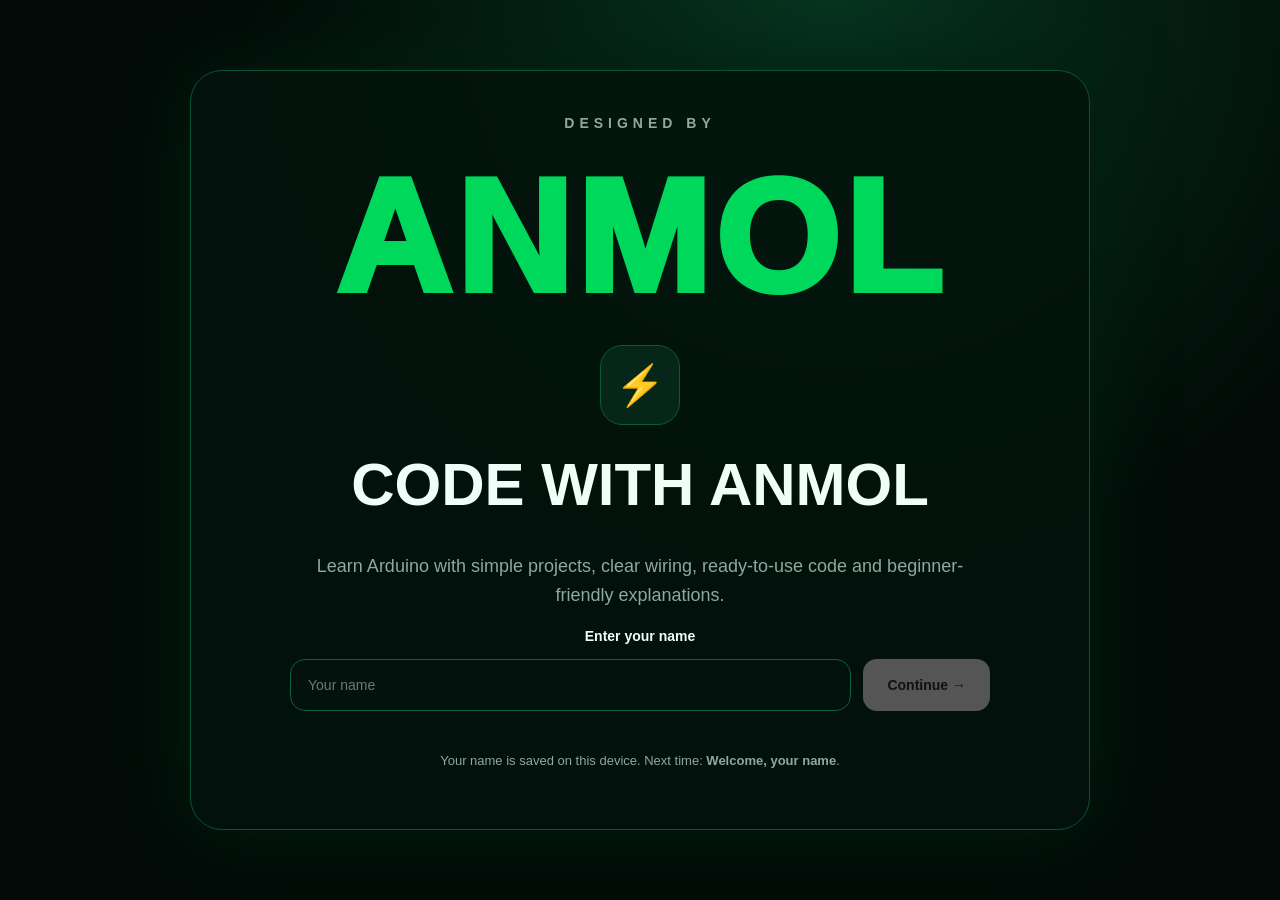
==== CODE-WITH-ANMOL-NEW/code-with-anmol/index.html @ 910227d5 "Add files via upload" ====
<!doctype html><html lang="en"><head><meta charset="UTF-8"><meta name="viewport" content="width=device-width,initial-scale=1"><title>CODE WITH ANMOL</title><style>
:root{--bg:#03110b;--card:#061a11;--line:#08633f;--g:#00e676;--txt:#effff7;--muted:#8ea99d}*{box-sizing:border-box}body{margin:0;background:radial-gradient(circle at 65% 0,#073520,#020b07 48%);color:var(--txt);font:14px Arial,Segoe UI,sans-serif}.hidden{display:none!important}button,input,select{font:inherit}button{cursor:pointer}.intro{min-height:100vh;padding:20px;display:grid;place-items:center}.introbox{width:min(900px,100%);min-height:760px;border:1px solid #075535;border-radius:32px;background:#03130cdd;display:flex;flex-direction:column;justify-content:center;align-items:center;text-align:center;box-shadow:0 0 80px #001f12}.eyebrow{letter-spacing:5px;color:#91a99f;font-weight:800}.anmol{font-size:clamp(70px,15vw,160px);line-height:.9;font-weight:950;color:#00d85b;letter-spacing:5px;margin:35px 0}.bolt{font-size:40px;width:80px;height:80px;display:grid;place-items:center;border:1px solid #075b39;border-radius:22px;background:#062619;margin-bottom:25px}.intro h1{font-size:clamp(35px,6vw,60px);margin:0 0 15px}.intro p{max-width:700px;color:var(--muted);font-size:18px;line-height:1.6}.name{display:flex;gap:12px;width:min(700px,92%);margin-top:15px}.name input{flex:1;background:#03120c;border:1px solid var(--line);color:white;padding:17px;border-radius:15px;outline:0}.btn{border:0;border-radius:14px;padding:15px 24px;font-weight:900;background:#555;color:#111}.btn.active{background:var(--g)}.app{display:grid;grid-template-columns:220px 1fr 290px;min-height:100vh}.side{background:#02100b;border-right:1px solid #06432c;padding:18px;position:sticky;top:0;height:100vh}.brand{color:var(--g);font-size:19px;font-weight:950}.tag{color:var(--muted);font-size:12px;margin:5px 0 20px}.nav{display:grid;gap:5px}.nav button{border:0;background:transparent;color:#c8ddd5;text-align:left;padding:12px;border-radius:10px}.nav button:hover,.nav button.active{background:#073a27;color:var(--g)}.profile{position:absolute;bottom:18px;left:18px;right:18px;border:1px solid var(--line);padding:13px;border-radius:13px;color:var(--muted)}.profile b{color:#fff}.main{padding:20px;min-width:0}.top{display:flex;justify-content:space-between;align-items:center;margin-bottom:15px}.welcome{border:1px solid var(--line);background:#062218;border-radius:12px;padding:11px 16px;font-weight:800}.hero{display:flex;align-items:center;gap:30px;border:1px solid #08734a;border-radius:18px;padding:24px;background:linear-gradient(110deg,#051a11,#06301d);margin-bottom:16px}.hero h2{font-size:32px;color:var(--g);margin:8px 0}.hero p{color:var(--muted);line-height:1.6}.heroart{font-size:100px}.tools{display:grid;grid-template-columns:1fr 150px 150px;gap:10px;margin-bottom:18px}.tools input,.tools select{background:#04150e;color:#dfffee;border:1px solid var(--line);padding:12px;border-radius:11px;outline:0}.heading{display:flex;justify-content:space-between;margin:14px 0 10px}.heading h3{margin:0}.count{color:var(--muted)}.grid{display:grid;grid-template-columns:repeat(3,minmax(0,1fr));gap:14px}.card{border:1px solid #07613e;border-radius:14px;overflow:hidden;background:linear-gradient(150deg,#061c13,#03140e)}.card:hover{border-color:var(--g)}.pic{height:135px;display:grid;place-items:center;font-size:60px;background:linear-gradient(135deg,#0b3a25,#06140e)}.body{padding:13px}.badge{display:inline-block;background:var(--g);color:#00150a;border-radius:20px;padding:4px 8px;font-size:10px;font-weight:900}.card h4{margin:7px 0}.card p{color:var(--muted);line-height:1.45;font-size:12px}.chips{display:flex;flex-wrap:wrap;gap:4px}.chip{font-size:10px;color:#b8d2c7;border:1px solid #155b3d;background:#09291d;border-radius:7px;padding:4px 6px}.actions{display:flex;gap:6px;margin-top:11px}.small{flex:1;padding:8px;border:1px solid #086844;background:#061c13;color:#dfffee;border-radius:8px;font-size:11px}.small.primary{background:var(--g);color:#00150a;font-weight:900}.right{border-left:1px solid #06432c;background:#02100b;padding:18px}.sidecard{border:1px solid #08704a;background:#041810;border-radius:14px;padding:14px;margin-bottom:14px}.sidecard h3{color:var(--g);margin:0 0 10px}.status{color:#ff6969;font-size:12px;margin:7px 0}.status.ok{color:var(--g)}.connect{display:flex;gap:6px}.connect select{min-width:0;flex:1;background:#03140e;color:#fff;border:1px solid var(--line);border-radius:8px;padding:8px}.popular{display:grid;gap:5px}.popular button{border:0;background:transparent;color:#c8ddd5;text-align:left;padding:8px;border-radius:7px}.popular button:hover{background:#092a1e;color:var(--g)}.modal{position:fixed;inset:0;background:#000b;display:grid;place-items:center;padding:18px;z-index:20}.modalbox{width:min(900px,100%);max-height:92vh;overflow:auto;background:#061a11;border:1px solid #08734a;border-radius:18px;padding:20px}.modalhead{display:flex;justify-content:space-between}.close{background:#143427;color:#fff;border:0;border-radius:8px;padding:8px 12px}.details{display:grid;grid-template-columns:1fr 1fr;gap:12px}.detail{border:1px solid #075d3a;background:#03120c;border-radius:11px;padding:13px}.detail h4{color:var(--g);margin-top:0}.wire{padding:7px 0;border-bottom:1px solid #0a2d20;color:#cde3da}.code{white-space:pre;overflow:auto;background:#020b08;border-radius:9px;padding:14px;color:#c8f5dd;font:12px Consolas,monospace;line-height:1.5}.toast{position:fixed;right:18px;bottom:18px;background:#073a27;border:1px solid var(--g);padding:13px 17px;border-radius:10px;z-index:30}@media(max-width:1050px){.app{grid-template-columns:190px 1fr}.right{display:none}.grid{grid-template-columns:repeat(2,1fr)}}@media(max-width:700px){.app{display:block}.side{height:auto;position:static;border-right:0;border-bottom:1px solid #06432c}.nav{grid-template-columns:repeat(3,1fr)}.profile{display:none}.main{padding:12px}.tools{grid-template-columns:1fr}.grid{grid-template-columns:1fr}.heroart{display:none}.name{flex-direction:column}.details{grid-template-columns:1fr}}
</style></head><body>
<section id="intro" class="intro"><div class="introbox"><div class="eyebrow">DESIGNED BY</div><div class="anmol">ANMOL</div><div class="bolt">⚡</div><h1>CODE WITH ANMOL</h1><p>Learn Arduino with simple projects, clear wiring, ready-to-use code and beginner-friendly explanations.</p><b>Enter your name</b><div class="name"><input id="nameInput" placeholder="Your name" autocomplete="name"><button id="continue" class="btn" disabled>Continue →</button></div><p style="font-size:13px;margin-top:40px">Your name is saved on this device. Next time: <b>Welcome, your name</b>.</p></div></section>
<div id="app" class="app hidden"><aside class="side"><div class="brand">∞ CODE WITH ANMOL</div><div class="tag">Arduino Projects & Code Hub</div><div class="nav"><button class="active" data-cat="All">⌂ Home</button><button data-cat="All">▦ All Projects</button><button data-cat="Gate">⚙ Gates</button><button data-cat="Sensor">◉ Sensors</button><button data-cat="LED">● LEDs</button><button data-cat="Motor">◈ Motors</button><button data-cat="Display">▣ Displays</button><button data-cat="Security">♢ Security</button><button data-cat="Robot">♙ Robots</button><button data-cat="Home">⌂ Home Automation</button><button data-cat="Game">★ Games & Fun</button></div><div class="profile">👤<br><b id="sideName"></b><br><small>Your learning profile</small></div></aside>
<main class="main"><div class="top"><div class="brand">∞ CODE WITH ANMOL</div><div class="welcome">👋 Welcome, <span id="welcome"></span></div></div><section class="hero"><div style="flex:1"><b>🏠 Welcome to</b><h2>CODE WITH ANMOL</h2><p>Choose your Arduino board, pick a project, see components first, then open the complete code and wiring.</p></div><div class="heroart">🔌</div></section><div class="tools"><input id="search" placeholder="🔎 Search projects... e.g. servo gate, ultrasonic, LED"><select id="cat"><option>All</option><option>Gate</option><option>Sensor</option><option>LED</option><option>Motor</option><option>Display</option><option>Security</option><option>Robot</option><option>Home</option><option>Game</option></select><select id="board"><option>Arduino Uno</option><option>Arduino Nano</option><option>Arduino Mega</option></select></div><div class="heading"><h3>Featured & Popular Projects</h3><span id="count" class="count"></span></div><div id="grid" class="grid"></div></main>
<aside class="right"><div class="sidecard"><h3>🔌 Arduino Connection</h3><div id="status" class="status">● Not Connected</div><div class="connect"><select id="connectBoard"><option>Arduino Uno</option><option>Arduino Nano</option><option>Arduino Mega</option></select><button id="connect" class="small primary">Connect</button></div><small style="color:var(--muted);display:block;margin-top:8px">USB serial requires a supported desktop Chromium browser.</small></div><div class="sidecard"><h3>🔥 Popular Projects</h3><div id="popular" class="popular"></div></div><div class="sidecard"><h3>💡 New Projects</h3><div class="popular"><button>Smart Home Automation ›</button><button>Bluetooth LED Control ›</button><button>RFID Door Lock ›</button><button>Soil Moisture Detector ›</button><button>Mini Weather Station ›</button></div></div><div class="sidecard" style="text-align:center"><div style="font-size:38px">∞</div><b style="color:var(--g)">100+ PROJECT IDEAS</b><br><small style="color:var(--muted)">Free for everyone</small></div></aside></div>
<div id="modal" class="modal hidden"><div class="modalbox"><div class="modalhead"><div><span id="mbadge" class="badge"></span><h2 id="mtitle"></h2><p id="mdesc" style="color:var(--muted)"></p></div><button class="close" onclick="closeModal()">✕</button></div><div class="details"><div class="detail"><h4>🧰 Components</h4><div id="mcomp"></div></div><div class="detail"><h4>📌 How it works</h4><p id="mhow" style="color:#a7c3b7;line-height:1.6"></p></div></div><div class="detail" style="margin-top:12px"><h4>🔌 Wiring</h4><div id="mwire"></div></div><div class="detail" style="margin-top:12px"><h4>💻 Arduino Code</h4><pre id="mcode" class="code"></pre></div><button class="btn active" style="margin-top:12px" onclick="copyCode()">Copy Code</button></div></div><div id="toast" class="toast hidden"></div>
<script>
const P=[
['Servo Gate + 1 Ultrasonic','Gate','🚧','Automatic gate opens when an object comes near.',['Arduino Uno','Servo SG90','HC-SR04','Jumper wires'],['HC-SR04 VCC → 5V','HC-SR04 GND → GND','TRIG → D10','ECHO → D11','Servo signal → D9','Servo GND → GND'],`#include <Servo.h>\nServo gate;\nconst int trig=10,echo=11;\nvoid setup(){gate.attach(9);pinMode(trig,OUTPUT);pinMode(echo,INPUT);gate.write(0);}\nvoid loop(){\n digitalWrite(trig,LOW);delayMicroseconds(2);digitalWrite(trig,HIGH);delayMicroseconds(10);digitalWrite(trig,LOW);\n long us=pulseIn(echo,HIGH,30000); long cm=us*0.034/2;\n if(cm>0&&cm<30){gate.write(90);delay(1500);}else gate.write(0);\n}`],
['Servo Gate + 2 Ultrasonic','Gate','🚪','Two sensors detect vehicles from both sides.',['Arduino Uno','Servo','2 × HC-SR04','Jumper wires'],['Sensor 1 TRIG → D10','Sensor 1 ECHO → D11','Sensor 2 TRIG → D8','Sensor 2 ECHO → D12','Servo signal → D9','All GND → GND'],`#include <Servo.h>\nServo gate;\nlong cm(int t,int e){digitalWrite(t,LOW);delayMicroseconds(2);digitalWrite(t,HIGH);delayMicroseconds(10);digitalWrite(t,LOW);long u=pulseIn(e,HIGH,30000);return u?u*.034/2:999;}\nvoid setup(){gate.attach(9);pinMode(10,OUTPUT);pinMode(11,INPUT);pinMode(8,OUTPUT);pinMode(12,INPUT);gate.write(0);}\nvoid loop(){long a=cm(10,11),b=cm(8,12);if(a<30||b<30){gate.write(90);delay(1500);}else gate.write(0);}`],
['Automatic Street Light','LED','💡','LED turns on automatically when it gets dark.',['Arduino Uno','LDR','10k resistor','LED','220Ω resistor'],['LDR → 5V','LDR junction → A0','10k resistor A0 → GND','LED anode → D9 via 220Ω','LED cathode → GND'],`const int ldr=A0,led=9;\nvoid setup(){pinMode(led,OUTPUT);}\nvoid loop(){int light=analogRead(ldr);digitalWrite(led,light<500);delay(100);}`],
['Rain Detector + Buzzer','Sensor','🌧️','Detect rain and activate a buzzer.',['Arduino Uno','Rain sensor','Buzzer','LED'],['Rain VCC → 5V','Rain GND → GND','Rain AO → A0','Buzzer + → D8','Buzzer − → GND','LED anode → D9 via 220Ω'],`const int rain=A0,buzzer=8,led=9;\nvoid setup(){pinMode(buzzer,OUTPUT);pinMode(led,OUTPUT);}\nvoid loop(){bool wet=analogRead(rain)<600;digitalWrite(buzzer,wet);digitalWrite(led,wet);delay(200);}`],
['Ultrasonic Distance Meter','Sensor','📏','Measure distance using HC-SR04.',['Arduino Uno','HC-SR04','Serial Monitor'],['VCC → 5V','GND → GND','TRIG → D10','ECHO → D11'],`const int t=10,e=11;\nvoid setup(){pinMode(t,OUTPUT);pinMode(e,INPUT);Serial.begin(9600);}\nvoid loop(){digitalWrite(t,LOW);delayMicroseconds(2);digitalWrite(t,HIGH);delayMicroseconds(10);digitalWrite(t,LOW);long u=pulseIn(e,HIGH,30000);Serial.println(u*.034/2);delay(300);}`],
['Traffic Light','LED','🚦','Simple red, yellow and green traffic light.',['Arduino Uno','3 LEDs','3 × 220Ω resistors'],['Red → D8 via 220Ω','Yellow → D9 via 220Ω','Green → D10 via 220Ω','Cathodes → GND'],`int R=8,Y=9,G=10;\nvoid setup(){pinMode(R,OUTPUT);pinMode(Y,OUTPUT);pinMode(G,OUTPUT);}\nvoid loop(){digitalWrite(G,HIGH);delay(5000);digitalWrite(G,LOW);digitalWrite(Y,HIGH);delay(1500);digitalWrite(Y,LOW);digitalWrite(R,HIGH);delay(5000);digitalWrite(R,LOW);}`],
['Servo Motor Tester','Motor','⚙️','Control a servo with a potentiometer.',['Arduino Uno','Servo SG90','10k potentiometer'],['Pot middle → A0','Pot outer → 5V/GND','Servo signal → D9','Servo GND → GND'],`#include <Servo.h>\nServo s;\nvoid setup(){s.attach(9);}\nvoid loop(){s.write(map(analogRead(A0),0,1023,0,180));delay(15);}`],
['Button Controlled LED','LED','🔘','Press a button to turn an LED on.',['Arduino Uno','Push button','LED','220Ω resistor'],['Button → D2 and GND','LED anode → D9 via 220Ω','LED cathode → GND'],`const int b=2,led=9;\nvoid setup(){pinMode(b,INPUT_PULLUP);pinMode(led,OUTPUT);}\nvoid loop(){digitalWrite(led,digitalRead(b)==LOW);}`],
['PIR Motion Alarm','Security','🚨','Detect motion and sound a buzzer.',['Arduino Uno','PIR HC-SR501','Buzzer','LED'],['PIR VCC → 5V','PIR GND → GND','PIR OUT → D2','Buzzer + → D8','LED → D9 via 220Ω'],`const int pir=2,bz=8,led=9;\nvoid setup(){pinMode(pir,INPUT);pinMode(bz,OUTPUT);pinMode(led,OUTPUT);}\nvoid loop(){bool m=digitalRead(pir);digitalWrite(bz,m);digitalWrite(led,m);}`],
['Soil Moisture Detector','Home','🌱','Warn when a plant needs water.',['Arduino Uno','Soil sensor','LED','Buzzer'],['Sensor VCC → 5V','GND → GND','AO → A0','LED → D9 via 220Ω','Buzzer → D8'],`int soil=A0;\nvoid setup(){pinMode(8,OUTPUT);pinMode(9,OUTPUT);}\nvoid loop(){bool dry=analogRead(soil)>650;digitalWrite(8,dry);digitalWrite(9,dry);}`],
['Potentiometer LED Dimmer','LED','🎚️','Use a knob to control LED brightness.',['Arduino Uno','10k potentiometer','LED','220Ω resistor'],['Pot middle → A0','Pot outer → 5V/GND','LED anode → D9 via 220Ω','LED cathode → GND'],`void setup(){pinMode(9,OUTPUT);}\nvoid loop(){analogWrite(9,map(analogRead(A0),0,1023,0,255));}`],
['Automatic Door PIR + Servo','Security','🚪','Motion opens a small servo door.',['Arduino Uno','PIR sensor','Servo'],['PIR VCC → 5V','PIR GND → GND','PIR OUT → D2','Servo signal → D9','Servo GND → GND'],`#include <Servo.h>\nServo door;\nvoid setup(){door.attach(9);pinMode(2,INPUT);door.write(0);}\nvoid loop(){if(digitalRead(2)){door.write(90);delay(2500);door.write(0);}}`],
['RGB LED Color Mixer','LED','🌈','Mix RGB channels using potentiometers.',['Arduino Uno','RGB LED','3 × 220Ω','3 potentiometers'],['R → D9 via 220Ω','G → D10 via 220Ω','B → D11 via 220Ω','Pot wipers → A0,A1,A2','Common cathode → GND'],`void setup(){pinMode(9,OUTPUT);pinMode(10,OUTPUT);pinMode(11,OUTPUT);}\nvoid loop(){analogWrite(9,map(analogRead(A0),0,1023,0,255));analogWrite(10,map(analogRead(A1),0,1023,0,255));analogWrite(11,map(analogRead(A2),0,1023,0,255));}`],
['Buzzer Doorbell','Home','🔔','Press a button to play a doorbell tone.',['Arduino Uno','Push button','Buzzer'],['Button → D2 and GND','Buzzer + → D8','Buzzer − → GND'],`void setup(){pinMode(2,INPUT_PULLUP);}\nvoid loop(){if(!digitalRead(2)){tone(8,1000,200);delay(220);tone(8,1400,250);delay(300);}}`],
['Parking Sensor','Sensor','🅿️','Distance warning using LEDs and buzzer.',['Arduino Uno','HC-SR04','3 LEDs','Buzzer'],['TRIG → D10','ECHO → D11','Green → D5','Yellow → D6','Red → D7','Buzzer → D8'],`long cm(){digitalWrite(10,LOW);delayMicroseconds(2);digitalWrite(10,HIGH);delayMicroseconds(10);digitalWrite(10,LOW);return pulseIn(11,HIGH)*.034/2;}\nvoid setup(){pinMode(10,OUTPUT);pinMode(11,INPUT);for(int p=5;p<=8;p++)pinMode(p,OUTPUT);}\nvoid loop(){long d=cm();for(int p=5;p<=7;p++)digitalWrite(p,LOW);noTone(8);if(d<10){digitalWrite(7,HIGH);tone(8,1500);}else if(d<25)digitalWrite(6,HIGH);else digitalWrite(5,HIGH);}`],
['LED Chase Effect','Game','✨','Eight LEDs create a running light.',['Arduino Uno','8 LEDs','8 × 220Ω resistors'],['LEDs anodes → D2-D9 via 220Ω','Cathodes → GND'],`int p[]={2,3,4,5,6,7,8,9};\nvoid setup(){for(int i=0;i<8;i++)pinMode(p[i],OUTPUT);}\nvoid loop(){for(int i=0;i<8;i++){digitalWrite(p[i],1);delay(80);digitalWrite(p[i],0);}for(int i=6;i>0;i--){digitalWrite(p[i],1);delay(80);digitalWrite(p[i],0);}}`],
['Touch Sensor LED','Home','👆','Touch TTP223 to switch an LED.',['Arduino Uno','TTP223','LED','220Ω resistor'],['TTP223 VCC → 5V','GND → GND','OUT → D2','LED → D9 via 220Ω'],`void setup(){pinMode(2,INPUT);pinMode(9,OUTPUT);}\nvoid loop(){digitalWrite(9,digitalRead(2));}`],
['Servo Sweep','Motor','🔄','Smoothly move a servo from 0 to 180 degrees.',['Arduino Uno','Servo SG90'],['Signal → D9','VCC → 5V/external supply','GND → GND'],`#include <Servo.h>\nServo s;\nvoid setup(){s.attach(9);}\nvoid loop(){for(int a=0;a<=180;a++){s.write(a);delay(10);}for(int a=180;a>=0;a--){s.write(a);delay(10);}}`],
['Serial LED Control','Game','⌨️','Type ON or OFF in Serial Monitor.',['Arduino Uno','LED','220Ω resistor'],['LED anode → D13','LED cathode → GND'],`void setup(){pinMode(13,OUTPUT);Serial.begin(9600);}\nvoid loop(){if(Serial.available()){String s=Serial.readStringUntil('\\n');s.trim();s.toUpperCase();if(s=="ON")digitalWrite(13,HIGH);if(s=="OFF")digitalWrite(13,LOW);}}`],
['DHT11 Temperature Monitor','Display','🌡️','Read temperature and humidity from DHT11.',['Arduino Uno','DHT11','16x2 LCD optional'],['DHT VCC → 5V','DHT GND → GND','DHT DATA → D2'],`// Install the DHT sensor library first.\n#include <DHT.h>\nDHT dht(2,DHT11);\nvoid setup(){Serial.begin(9600);dht.begin();}\nvoid loop(){Serial.print("Temp: ");Serial.println(dht.readTemperature());delay(2000);}`],
['Bluetooth LED Control','Home','📱','Control an LED from a Bluetooth serial module.',['Arduino Uno','HC-05/HC-06','LED','220Ω resistor'],['HC-05 VCC → 5V','GND → GND','TX → Arduino RX (use proper level shifting as needed)','LED → D13'],`void setup(){pinMode(13,OUTPUT);Serial.begin(9600);}\nvoid loop(){if(Serial.available()){char c=Serial.read();if(c=='1')digitalWrite(13,HIGH);if(c=='0')digitalWrite(13,LOW);}}`],
['Line Following Robot','Robot','🤖','Basic two-sensor line follower using an L298N.',['Arduino Uno','L298N','2 IR sensors','2 DC motors','Battery'],['IR left OUT → D2','IR right OUT → D3','L298N IN1/IN2 → D8/D9','L298N IN3/IN4 → D10/D11','Motor outputs → motors','Common GND → GND'],`const int L=2,R=3;\nvoid setup(){pinMode(L,INPUT);pinMode(R,INPUT);for(int p=8;p<=11;p++)pinMode(p,OUTPUT);}\nvoid loop(){int l=digitalRead(L),r=digitalRead(R);if(l==0&&r==0)forward();else if(l==0)left();else if(r==0)right();else stopMotors();}\nvoid forward(){digitalWrite(8,1);digitalWrite(9,0);digitalWrite(10,1);digitalWrite(11,0);}\nvoid left(){digitalWrite(8,0);digitalWrite(9,0);digitalWrite(10,1);digitalWrite(11,0);}\nvoid right(){digitalWrite(8,1);digitalWrite(9,0);digitalWrite(10,0);digitalWrite(11,0);}\nvoid stopMotors(){for(int p=8;p<=11;p++)digitalWrite(p,0);}`]
];
let codeNow='';const intro=document.getElementById('intro'),app=document.getElementById('app');function enter(n){localStorage.setItem('anmolName',n);document.getElementById('welcome').textContent=n;document.getElementById('sideName').textContent=n.toUpperCase();intro.classList.add('hidden');app.classList.remove('hidden')};const old=localStorage.getItem('anmolName');if(old)enter(old);document.getElementById('nameInput').oninput=e=>{document.getElementById('continue').disabled=!e.target.value.trim();document.getElementById('continue').classList.toggle('active',!!e.target.value.trim())};document.getElementById('continue').onclick=()=>enter(document.getElementById('nameInput').value.trim());
const grid=document.getElementById('grid'),search=document.getElementById('search'),cat=document.getElementById('cat');function render(){let q=search.value.toLowerCase(),c=cat.value;let list=P.filter(x=>(c==='All'||x[1]===c)&&(x[0].toLowerCase().includes(q)||x[3].toLowerCase().includes(q)||x[4].join(' ').toLowerCase().includes(q)));document.getElementById('count').textContent=list.length+' projects';grid.innerHTML=list.map((p,i)=>`<article class="card"><div class="pic">${p[2]}</div><div class="body">${i<4?'<span class="badge">FEATURED</span>':''}<h4>${p[0]}</h4><p>${p[3]}</p><b style="font-size:11px">🧰 Components</b><div class="chips">${p[4].map(x=>`<span class="chip">${x}</span>`).join('')}</div><div class="actions"><button class="small" onclick="openProject(${P.indexOf(p)})">📄 Code</button><button class="small" onclick="openProject(${P.indexOf(p)})">🔌 Wiring</button><button class="small primary" onclick="openProject(${P.indexOf(p)})">View →</button></div></div></article>`).join('')||'<div style="grid-column:1/-1" class="detail">No project found.</div>'}search.oninput=render;cat.onchange=render;document.querySelectorAll('.nav button').forEach(b=>b.onclick=()=>{document.querySelectorAll('.nav button').forEach(x=>x.classList.remove('active'));b.classList.add('active');cat.value=b.dataset.cat;render()});
function openProject(i){let p=P[i];document.getElementById('mbadge').textContent=p[1];document.getElementById('mtitle').textContent=p[0];document.getElementById('mdesc').textContent=p[3];document.getElementById('mcomp').innerHTML=p[4].map(x=>`<span class="chip" style="display:inline-block;margin:3px">${x}</span>`).join('');document.getElementById('mhow').textContent='Connect the components exactly as shown, select your board, upload the code, then test the project step by step.';document.getElementById('mwire').innerHTML=p[5].map(x=>`<div class="wire">🔗 ${x}</div>`).join('');document.getElementById('mcode').textContent=p[6];codeNow=p[6];document.getElementById('modal').classList.remove('hidden')}function closeModal(){document.getElementById('modal').classList.add('hidden')}function copyCode(){navigator.clipboard?.writeText(codeNow);toast('Code copied!')}function toast(s){let t=document.getElementById('toast');t.textContent=s;t.classList.remove('hidden');setTimeout(()=>t.classList.add('hidden'),2000)}document.getElementById('popular').innerHTML=P.slice(0,5).map((p,i)=>`<button onclick="openProject(${i})">${p[2]} ${p[0]} ›</button>`).join('');
let port=null;document.getElementById('connect').onclick=async()=>{if(!('serial' in navigator)){toast('Web Serial is not supported here. Use Chrome/Edge on desktop.');return}try{if(port){await port.close();port=null;document.getElementById('status').textContent='● Not Connected';document.getElementById('status').classList.remove('ok');document.getElementById('connect').textContent='Connect';return}port=await navigator.serial.requestPort();await port.open({baudRate:9600});document.getElementById('status').textContent='● Arduino Connected';document.getElementById('status').classList.add('ok');document.getElementById('connect').textContent='Disconnect';toast('Your Arduino is connected!')}catch(e){toast('Connection cancelled or failed.')}};
render();
</script></body></html>
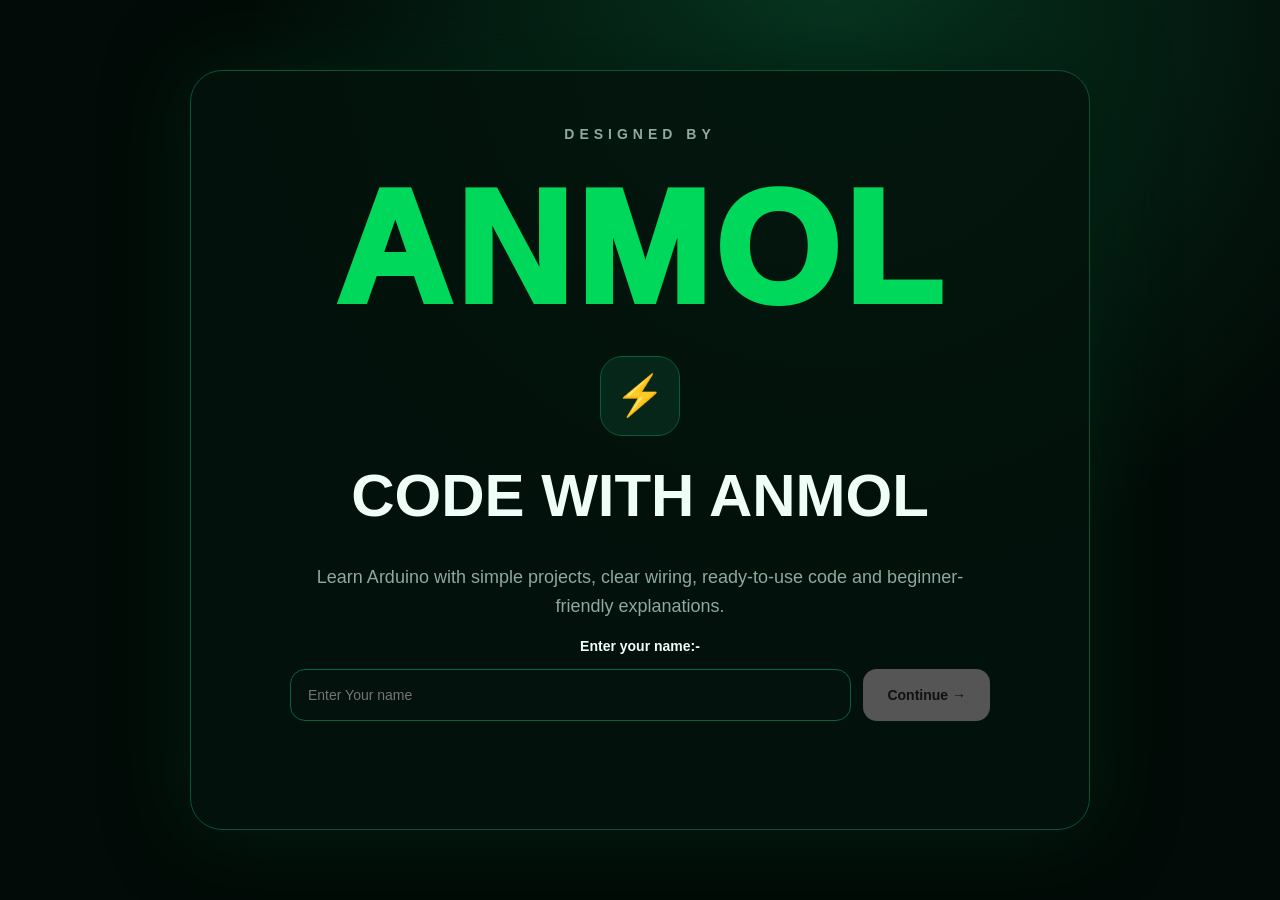
==== commit c50bb6cc: "Enhance intro section and input placeholders Updated the introductory section and improved input pla" ====
--- a/CODE-WITH-ANMOL-NEW/code-with-anmol/index.html
+++ b/CODE-WITH-ANMOL-NEW/code-with-anmol/index.html
@@ -1,10 +1,10 @@
 <!doctype html><html lang="en"><head><meta charset="UTF-8"><meta name="viewport" content="width=device-width,initial-scale=1"><title>CODE WITH ANMOL</title><style>
 :root{--bg:#03110b;--card:#061a11;--line:#08633f;--g:#00e676;--txt:#effff7;--muted:#8ea99d}*{box-sizing:border-box}body{margin:0;background:radial-gradient(circle at 65% 0,#073520,#020b07 48%);color:var(--txt);font:14px Arial,Segoe UI,sans-serif}.hidden{display:none!important}button,input,select{font:inherit}button{cursor:pointer}.intro{min-height:100vh;padding:20px;display:grid;place-items:center}.introbox{width:min(900px,100%);min-height:760px;border:1px solid #075535;border-radius:32px;background:#03130cdd;display:flex;flex-direction:column;justify-content:center;align-items:center;text-align:center;box-shadow:0 0 80px #001f12}.eyebrow{letter-spacing:5px;color:#91a99f;font-weight:800}.anmol{font-size:clamp(70px,15vw,160px);line-height:.9;font-weight:950;color:#00d85b;letter-spacing:5px;margin:35px 0}.bolt{font-size:40px;width:80px;height:80px;display:grid;place-items:center;border:1px solid #075b39;border-radius:22px;background:#062619;margin-bottom:25px}.intro h1{font-size:clamp(35px,6vw,60px);margin:0 0 15px}.intro p{max-width:700px;color:var(--muted);font-size:18px;line-height:1.6}.name{display:flex;gap:12px;width:min(700px,92%);margin-top:15px}.name input{flex:1;background:#03120c;border:1px solid var(--line);color:white;padding:17px;border-radius:15px;outline:0}.btn{border:0;border-radius:14px;padding:15px 24px;font-weight:900;background:#555;color:#111}.btn.active{background:var(--g)}.app{display:grid;grid-template-columns:220px 1fr 290px;min-height:100vh}.side{background:#02100b;border-right:1px solid #06432c;padding:18px;position:sticky;top:0;height:100vh}.brand{color:var(--g);font-size:19px;font-weight:950}.tag{color:var(--muted);font-size:12px;margin:5px 0 20px}.nav{display:grid;gap:5px}.nav button{border:0;background:transparent;color:#c8ddd5;text-align:left;padding:12px;border-radius:10px}.nav button:hover,.nav button.active{background:#073a27;color:var(--g)}.profile{position:absolute;bottom:18px;left:18px;right:18px;border:1px solid var(--line);padding:13px;border-radius:13px;color:var(--muted)}.profile b{color:#fff}.main{padding:20px;min-width:0}.top{display:flex;justify-content:space-between;align-items:center;margin-bottom:15px}.welcome{border:1px solid var(--line);background:#062218;border-radius:12px;padding:11px 16px;font-weight:800}.hero{display:flex;align-items:center;gap:30px;border:1px solid #08734a;border-radius:18px;padding:24px;background:linear-gradient(110deg,#051a11,#06301d);margin-bottom:16px}.hero h2{font-size:32px;color:var(--g);margin:8px 0}.hero p{color:var(--muted);line-height:1.6}.heroart{font-size:100px}.tools{display:grid;grid-template-columns:1fr 150px 150px;gap:10px;margin-bottom:18px}.tools input,.tools select{background:#04150e;color:#dfffee;border:1px solid var(--line);padding:12px;border-radius:11px;outline:0}.heading{display:flex;justify-content:space-between;margin:14px 0 10px}.heading h3{margin:0}.count{color:var(--muted)}.grid{display:grid;grid-template-columns:repeat(3,minmax(0,1fr));gap:14px}.card{border:1px solid #07613e;border-radius:14px;overflow:hidden;background:linear-gradient(150deg,#061c13,#03140e)}.card:hover{border-color:var(--g)}.pic{height:135px;display:grid;place-items:center;font-size:60px;background:linear-gradient(135deg,#0b3a25,#06140e)}.body{padding:13px}.badge{display:inline-block;background:var(--g);color:#00150a;border-radius:20px;padding:4px 8px;font-size:10px;font-weight:900}.card h4{margin:7px 0}.card p{color:var(--muted);line-height:1.45;font-size:12px}.chips{display:flex;flex-wrap:wrap;gap:4px}.chip{font-size:10px;color:#b8d2c7;border:1px solid #155b3d;background:#09291d;border-radius:7px;padding:4px 6px}.actions{display:flex;gap:6px;margin-top:11px}.small{flex:1;padding:8px;border:1px solid #086844;background:#061c13;color:#dfffee;border-radius:8px;font-size:11px}.small.primary{background:var(--g);color:#00150a;font-weight:900}.right{border-left:1px solid #06432c;background:#02100b;padding:18px}.sidecard{border:1px solid #08704a;background:#041810;border-radius:14px;padding:14px;margin-bottom:14px}.sidecard h3{color:var(--g);margin:0 0 10px}.status{color:#ff6969;font-size:12px;margin:7px 0}.status.ok{color:var(--g)}.connect{display:flex;gap:6px}.connect select{min-width:0;flex:1;background:#03140e;color:#fff;border:1px solid var(--line);border-radius:8px;padding:8px}.popular{display:grid;gap:5px}.popular button{border:0;background:transparent;color:#c8ddd5;text-align:left;padding:8px;border-radius:7px}.popular button:hover{background:#092a1e;color:var(--g)}.modal{position:fixed;inset:0;background:#000b;display:grid;place-items:center;padding:18px;z-index:20}.modalbox{width:min(900px,100%);max-height:92vh;overflow:auto;background:#061a11;border:1px solid #08734a;border-radius:18px;padding:20px}.modalhead{display:flex;justify-content:space-between}.close{background:#143427;color:#fff;border:0;border-radius:8px;padding:8px 12px}.details{display:grid;grid-template-columns:1fr 1fr;gap:12px}.detail{border:1px solid #075d3a;background:#03120c;border-radius:11px;padding:13px}.detail h4{color:var(--g);margin-top:0}.wire{padding:7px 0;border-bottom:1px solid #0a2d20;color:#cde3da}.code{white-space:pre;overflow:auto;background:#020b08;border-radius:9px;padding:14px;color:#c8f5dd;font:12px Consolas,monospace;line-height:1.5}.toast{position:fixed;right:18px;bottom:18px;background:#073a27;border:1px solid var(--g);padding:13px 17px;border-radius:10px;z-index:30}@media(max-width:1050px){.app{grid-template-columns:190px 1fr}.right{display:none}.grid{grid-template-columns:repeat(2,1fr)}}@media(max-width:700px){.app{display:block}.side{height:auto;position:static;border-right:0;border-bottom:1px solid #06432c}.nav{grid-template-columns:repeat(3,1fr)}.profile{display:none}.main{padding:12px}.tools{grid-template-columns:1fr}.grid{grid-template-columns:1fr}.heroart{display:none}.name{flex-direction:column}.details{grid-template-columns:1fr}}
 </style></head><body>
-<section id="intro" class="intro"><div class="introbox"><div class="eyebrow">DESIGNED BY</div><div class="anmol">ANMOL</div><div class="bolt">⚡</div><h1>CODE WITH ANMOL</h1><p>Learn Arduino with simple projects, clear wiring, ready-to-use code and beginner-friendly explanations.</p><b>Enter your name</b><div class="name"><input id="nameInput" placeholder="Your name" autocomplete="name"><button id="continue" class="btn" disabled>Continue →</button></div><p style="font-size:13px;margin-top:40px">Your name is saved on this device. Next time: <b>Welcome, your name</b>.</p></div></section>
+<section id="intro" class="intro"><div class="introbox"><div class="eyebrow">DESIGNED BY</div><div class="anmol">ANMOL</div><div class="bolt">⚡</div><h1>CODE WITH ANMOL</h1><p>Learn Arduino with simple projects, clear wiring, ready-to-use code and beginner-friendly explanations.</p><b>Enter your name:-</b><div class="name"><input id="nameInput" placeholder="Enter Your name" autocomplete="name"><button id="continue" class="btn" disabled>Continue →</button></div><p style="font-size:13px;margin-top:40px"> <b></b></p></div></section>
 <div id="app" class="app hidden"><aside class="side"><div class="brand">∞ CODE WITH ANMOL</div><div class="tag">Arduino Projects & Code Hub</div><div class="nav"><button class="active" data-cat="All">⌂ Home</button><button data-cat="All">▦ All Projects</button><button data-cat="Gate">⚙ Gates</button><button data-cat="Sensor">◉ Sensors</button><button data-cat="LED">● LEDs</button><button data-cat="Motor">◈ Motors</button><button data-cat="Display">▣ Displays</button><button data-cat="Security">♢ Security</button><button data-cat="Robot">♙ Robots</button><button data-cat="Home">⌂ Home Automation</button><button data-cat="Game">★ Games & Fun</button></div><div class="profile">👤<br><b id="sideName"></b><br><small>Your learning profile</small></div></aside>
 <main class="main"><div class="top"><div class="brand">∞ CODE WITH ANMOL</div><div class="welcome">👋 Welcome, <span id="welcome"></span></div></div><section class="hero"><div style="flex:1"><b>🏠 Welcome to</b><h2>CODE WITH ANMOL</h2><p>Choose your Arduino board, pick a project, see components first, then open the complete code and wiring.</p></div><div class="heroart">🔌</div></section><div class="tools"><input id="search" placeholder="🔎 Search projects... e.g. servo gate, ultrasonic, LED"><select id="cat"><option>All</option><option>Gate</option><option>Sensor</option><option>LED</option><option>Motor</option><option>Display</option><option>Security</option><option>Robot</option><option>Home</option><option>Game</option></select><select id="board"><option>Arduino Uno</option><option>Arduino Nano</option><option>Arduino Mega</option></select></div><div class="heading"><h3>Featured & Popular Projects</h3><span id="count" class="count"></span></div><div id="grid" class="grid"></div></main>
-<aside class="right"><div class="sidecard"><h3>🔌 Arduino Connection</h3><div id="status" class="status">● Not Connected</div><div class="connect"><select id="connectBoard"><option>Arduino Uno</option><option>Arduino Nano</option><option>Arduino Mega</option></select><button id="connect" class="small primary">Connect</button></div><small style="color:var(--muted);display:block;margin-top:8px">USB serial requires a supported desktop Chromium browser.</small></div><div class="sidecard"><h3>🔥 Popular Projects</h3><div id="popular" class="popular"></div></div><div class="sidecard"><h3>💡 New Projects</h3><div class="popular"><button>Smart Home Automation ›</button><button>Bluetooth LED Control ›</button><button>RFID Door Lock ›</button><button>Soil Moisture Detector ›</button><button>Mini Weather Station ›</button></div></div><div class="sidecard" style="text-align:center"><div style="font-size:38px">∞</div><b style="color:var(--g)">100+ PROJECT IDEAS</b><br><small style="color:var(--muted)">Free for everyone</small></div></aside></div>
+<aside class="right"><div class="sidecard"><h3>🔌 Arduino Connection</h3><div id="status" class="status">● Not Connected</div><div class="connect"><select id="connectBoard"><option>Arduino Uno</option><option>Arduino Nano</option><option>Arduino Mega</option></select><button id="connect" class="small primary">Connect</button></div><small style="color:var(--muted);display:block;margin-top:8px">USB serial requires a supported desktop Chromium browser.</small></div><div class="sidecard"><h3>🔥 Popular Projects</h3><div id="popular" class="popular"></div></div><div class="sidecard"><h3>💡 New Projects</h3><div class="popular"><button>Smart Home Automation ›</button><button>Bluetooth LED Control ›</button><button>RFID Door Lock ›</button><button>Soil Moisture Detector ›</button><button>Mini Weather Station ›</button></div></div><div class="sidecard" style="text-align:center"><div style="font-size:38px">∞</div><b style="color:var(--g)">10+ PROJECT IDEAS</b><br><small style="color:var(--muted)">Free for everyone</small></div></aside></div>
 <div id="modal" class="modal hidden"><div class="modalbox"><div class="modalhead"><div><span id="mbadge" class="badge"></span><h2 id="mtitle"></h2><p id="mdesc" style="color:var(--muted)"></p></div><button class="close" onclick="closeModal()">✕</button></div><div class="details"><div class="detail"><h4>🧰 Components</h4><div id="mcomp"></div></div><div class="detail"><h4>📌 How it works</h4><p id="mhow" style="color:#a7c3b7;line-height:1.6"></p></div></div><div class="detail" style="margin-top:12px"><h4>🔌 Wiring</h4><div id="mwire"></div></div><div class="detail" style="margin-top:12px"><h4>💻 Arduino Code</h4><pre id="mcode" class="code"></pre></div><button class="btn active" style="margin-top:12px" onclick="copyCode()">Copy Code</button></div></div><div id="toast" class="toast hidden"></div>
 <script>
 const P=[
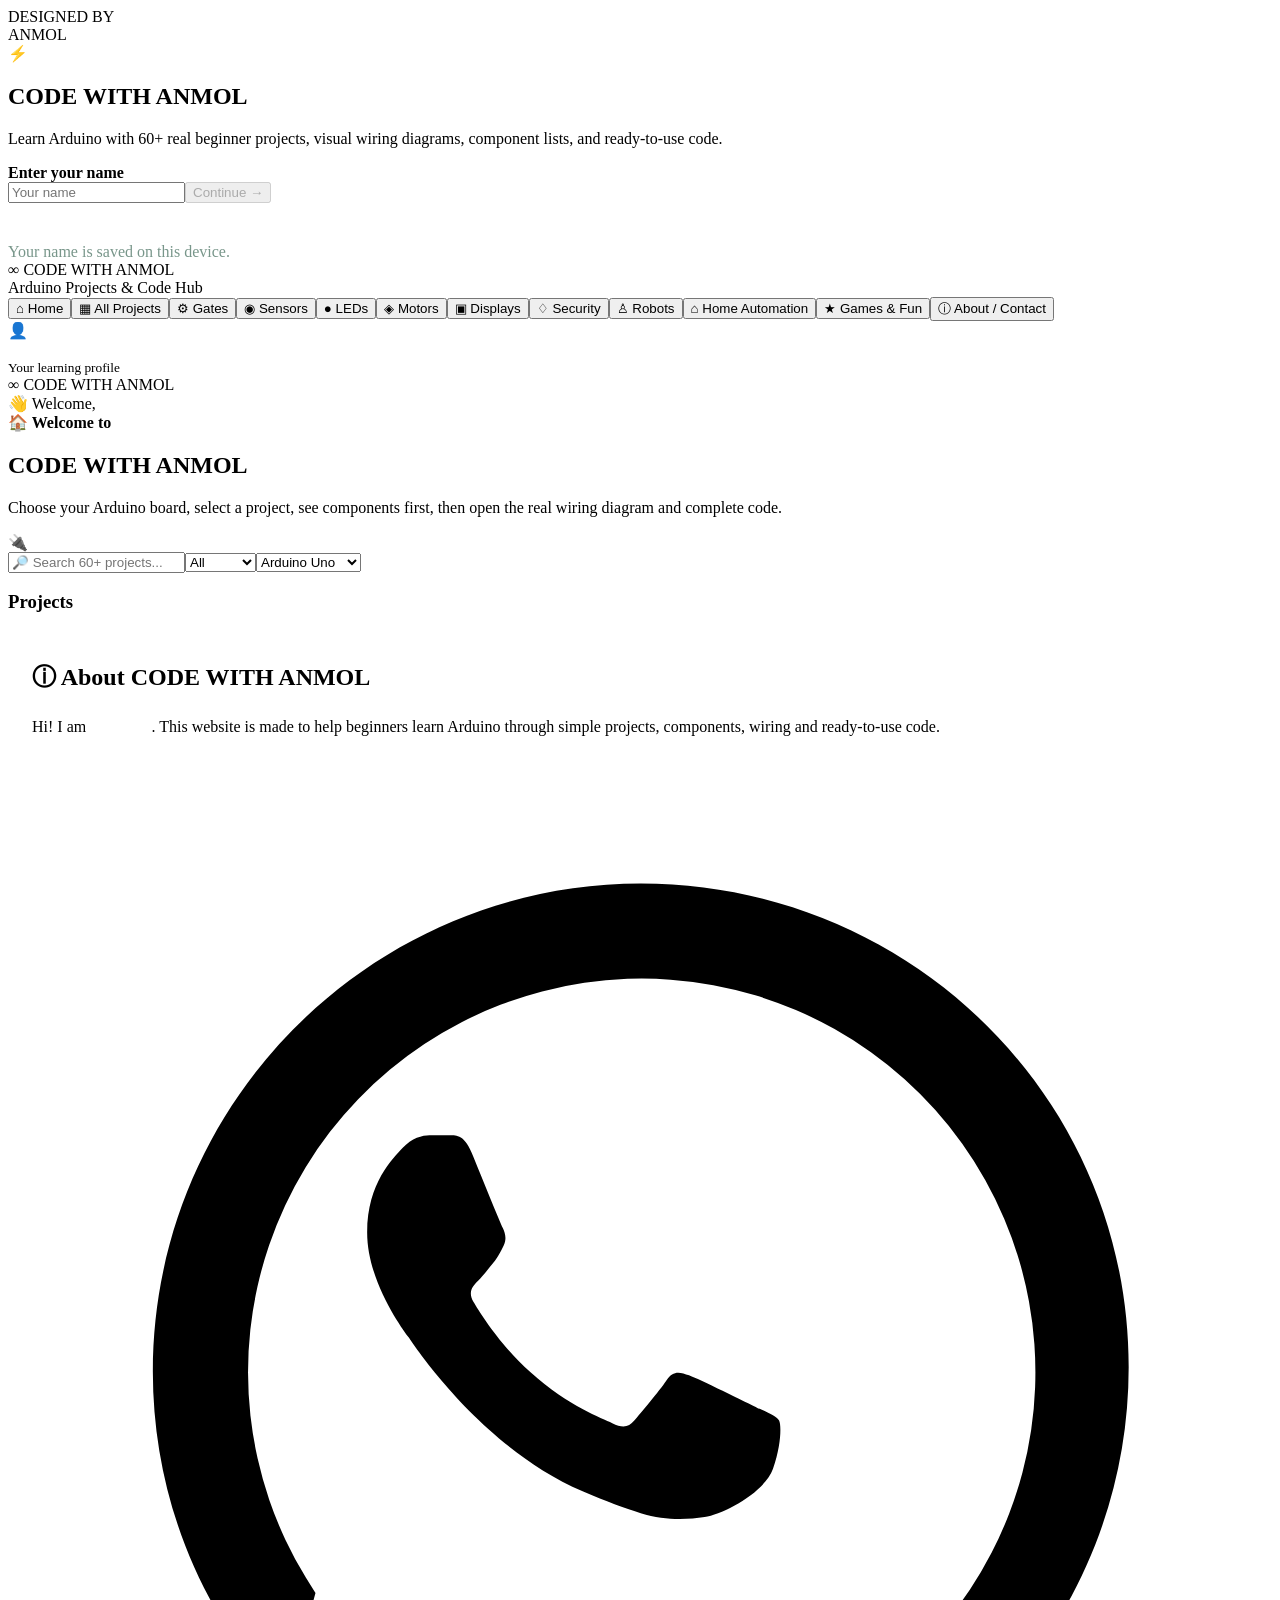
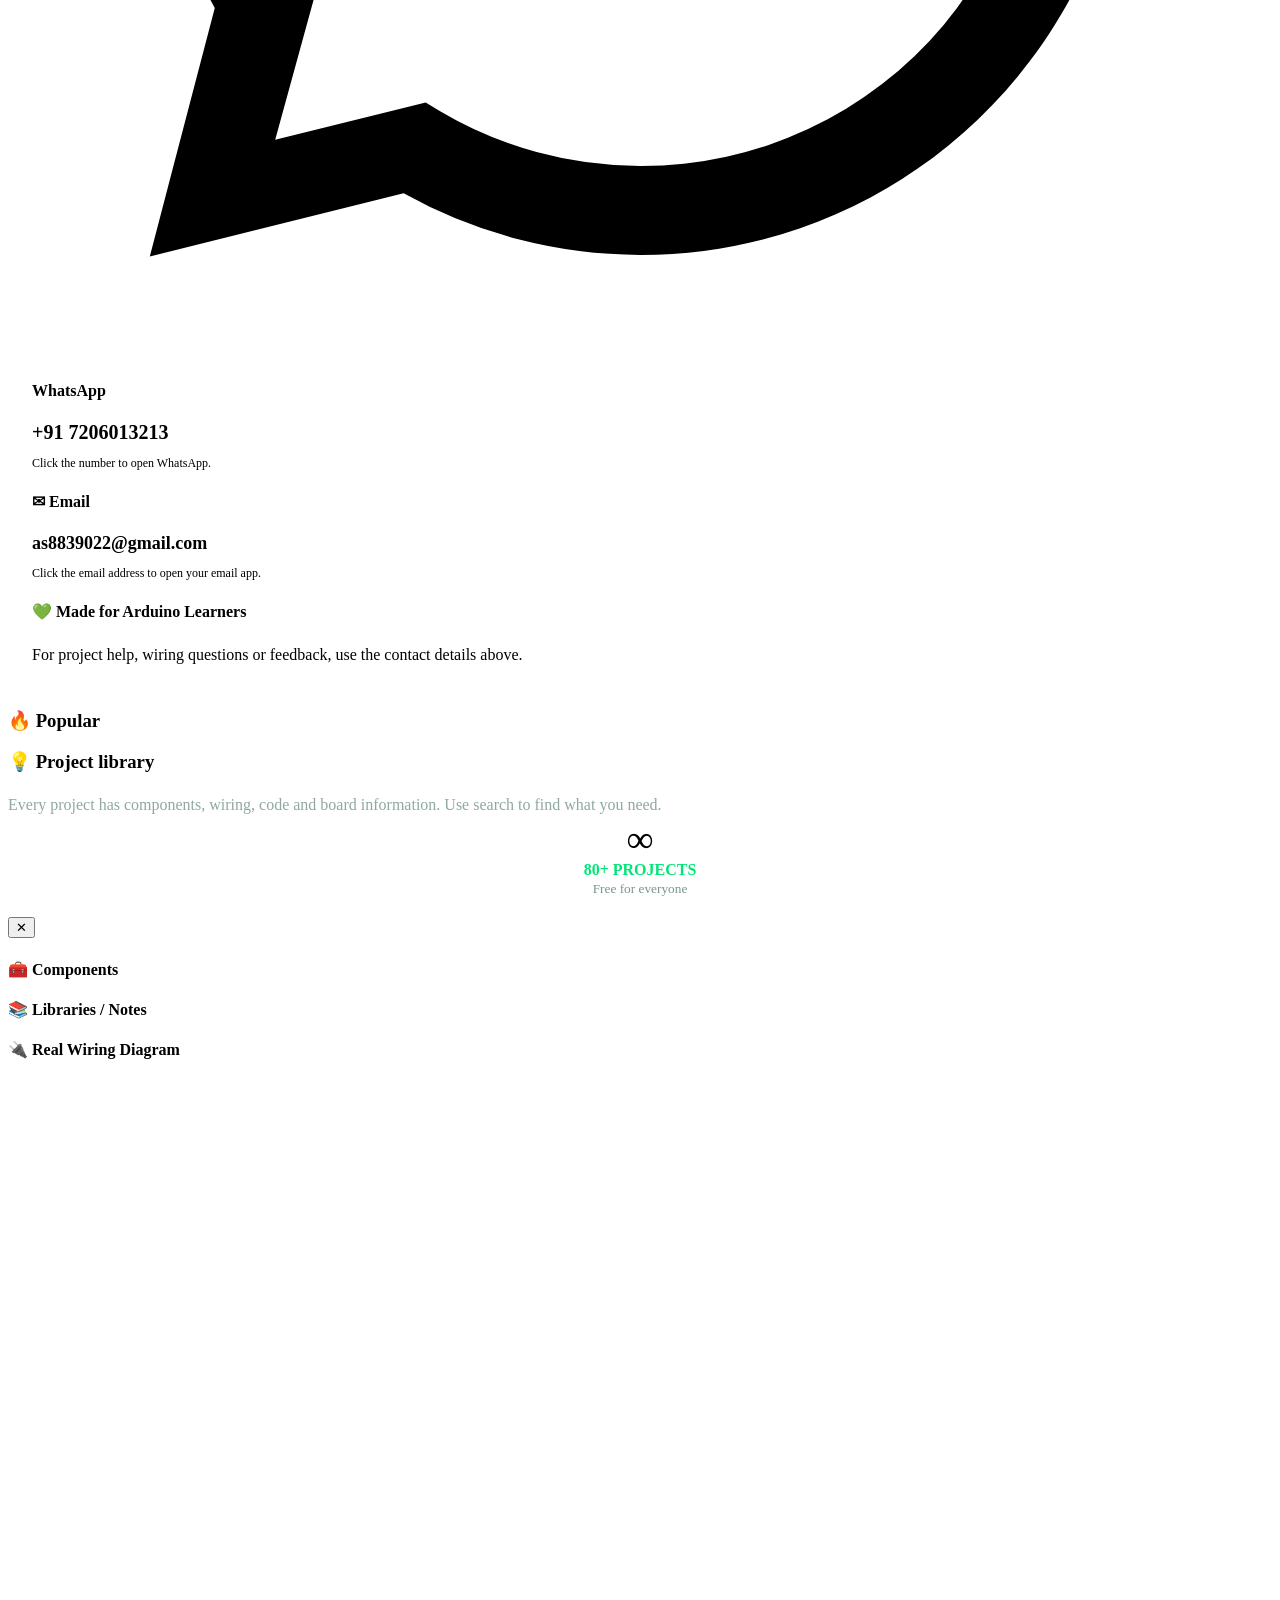
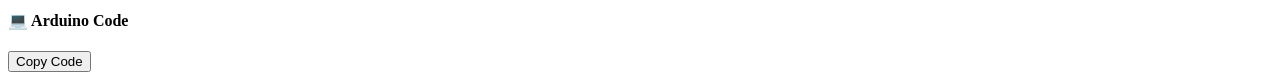
==== commit c39d2e39: "Change greeting from 'Hello' to 'Goodbye'" ====
--- a/CODE-WITH-ANMOL-NEW/code-with-anmol/index.html
+++ b/CODE-WITH-ANMOL-NEW/code-with-anmol/index.html
@@ -1,39 +1,16 @@
-<!doctype html><html lang="en"><head><meta charset="UTF-8"><meta name="viewport" content="width=device-width,initial-scale=1"><title>CODE WITH ANMOL</title><style>
-:root{--bg:#03110b;--card:#061a11;--line:#08633f;--g:#00e676;--txt:#effff7;--muted:#8ea99d}*{box-sizing:border-box}body{margin:0;background:radial-gradient(circle at 65% 0,#073520,#020b07 48%);color:var(--txt);font:14px Arial,Segoe UI,sans-serif}.hidden{display:none!important}button,input,select{font:inherit}button{cursor:pointer}.intro{min-height:100vh;padding:20px;display:grid;place-items:center}.introbox{width:min(900px,100%);min-height:760px;border:1px solid #075535;border-radius:32px;background:#03130cdd;display:flex;flex-direction:column;justify-content:center;align-items:center;text-align:center;box-shadow:0 0 80px #001f12}.eyebrow{letter-spacing:5px;color:#91a99f;font-weight:800}.anmol{font-size:clamp(70px,15vw,160px);line-height:.9;font-weight:950;color:#00d85b;letter-spacing:5px;margin:35px 0}.bolt{font-size:40px;width:80px;height:80px;display:grid;place-items:center;border:1px solid #075b39;border-radius:22px;background:#062619;margin-bottom:25px}.intro h1{font-size:clamp(35px,6vw,60px);margin:0 0 15px}.intro p{max-width:700px;color:var(--muted);font-size:18px;line-height:1.6}.name{display:flex;gap:12px;width:min(700px,92%);margin-top:15px}.name input{flex:1;background:#03120c;border:1px solid var(--line);color:white;padding:17px;border-radius:15px;outline:0}.btn{border:0;border-radius:14px;padding:15px 24px;font-weight:900;background:#555;color:#111}.btn.active{background:var(--g)}.app{display:grid;grid-template-columns:220px 1fr 290px;min-height:100vh}.side{background:#02100b;border-right:1px solid #06432c;padding:18px;position:sticky;top:0;height:100vh}.brand{color:var(--g);font-size:19px;font-weight:950}.tag{color:var(--muted);font-size:12px;margin:5px 0 20px}.nav{display:grid;gap:5px}.nav button{border:0;background:transparent;color:#c8ddd5;text-align:left;padding:12px;border-radius:10px}.nav button:hover,.nav button.active{background:#073a27;color:var(--g)}.profile{position:absolute;bottom:18px;left:18px;right:18px;border:1px solid var(--line);padding:13px;border-radius:13px;color:var(--muted)}.profile b{color:#fff}.main{padding:20px;min-width:0}.top{display:flex;justify-content:space-between;align-items:center;margin-bottom:15px}.welcome{border:1px solid var(--line);background:#062218;border-radius:12px;padding:11px 16px;font-weight:800}.hero{display:flex;align-items:center;gap:30px;border:1px solid #08734a;border-radius:18px;padding:24px;background:linear-gradient(110deg,#051a11,#06301d);margin-bottom:16px}.hero h2{font-size:32px;color:var(--g);margin:8px 0}.hero p{color:var(--muted);line-height:1.6}.heroart{font-size:100px}.tools{display:grid;grid-template-columns:1fr 150px 150px;gap:10px;margin-bottom:18px}.tools input,.tools select{background:#04150e;color:#dfffee;border:1px solid var(--line);padding:12px;border-radius:11px;outline:0}.heading{display:flex;justify-content:space-between;margin:14px 0 10px}.heading h3{margin:0}.count{color:var(--muted)}.grid{display:grid;grid-template-columns:repeat(3,minmax(0,1fr));gap:14px}.card{border:1px solid #07613e;border-radius:14px;overflow:hidden;background:linear-gradient(150deg,#061c13,#03140e)}.card:hover{border-color:var(--g)}.pic{height:135px;display:grid;place-items:center;font-size:60px;background:linear-gradient(135deg,#0b3a25,#06140e)}.body{padding:13px}.badge{display:inline-block;background:var(--g);color:#00150a;border-radius:20px;padding:4px 8px;font-size:10px;font-weight:900}.card h4{margin:7px 0}.card p{color:var(--muted);line-height:1.45;font-size:12px}.chips{display:flex;flex-wrap:wrap;gap:4px}.chip{font-size:10px;color:#b8d2c7;border:1px solid #155b3d;background:#09291d;border-radius:7px;padding:4px 6px}.actions{display:flex;gap:6px;margin-top:11px}.small{flex:1;padding:8px;border:1px solid #086844;background:#061c13;color:#dfffee;border-radius:8px;font-size:11px}.small.primary{background:var(--g);color:#00150a;font-weight:900}.right{border-left:1px solid #06432c;background:#02100b;padding:18px}.sidecard{border:1px solid #08704a;background:#041810;border-radius:14px;padding:14px;margin-bottom:14px}.sidecard h3{color:var(--g);margin:0 0 10px}.status{color:#ff6969;font-size:12px;margin:7px 0}.status.ok{color:var(--g)}.connect{display:flex;gap:6px}.connect select{min-width:0;flex:1;background:#03140e;color:#fff;border:1px solid var(--line);border-radius:8px;padding:8px}.popular{display:grid;gap:5px}.popular button{border:0;background:transparent;color:#c8ddd5;text-align:left;padding:8px;border-radius:7px}.popular button:hover{background:#092a1e;color:var(--g)}.modal{position:fixed;inset:0;background:#000b;display:grid;place-items:center;padding:18px;z-index:20}.modalbox{width:min(900px,100%);max-height:92vh;overflow:auto;background:#061a11;border:1px solid #08734a;border-radius:18px;padding:20px}.modalhead{display:flex;justify-content:space-between}.close{background:#143427;color:#fff;border:0;border-radius:8px;padding:8px 12px}.details{display:grid;grid-template-columns:1fr 1fr;gap:12px}.detail{border:1px solid #075d3a;background:#03120c;border-radius:11px;padding:13px}.detail h4{color:var(--g);margin-top:0}.wire{padding:7px 0;border-bottom:1px solid #0a2d20;color:#cde3da}.code{white-space:pre;overflow:auto;background:#020b08;border-radius:9px;padding:14px;color:#c8f5dd;font:12px Consolas,monospace;line-height:1.5}.toast{position:fixed;right:18px;bottom:18px;background:#073a27;border:1px solid var(--g);padding:13px 17px;border-radius:10px;z-index:30}@media(max-width:1050px){.app{grid-template-columns:190px 1fr}.right{display:none}.grid{grid-template-columns:repeat(2,1fr)}}@media(max-width:700px){.app{display:block}.side{height:auto;position:static;border-right:0;border-bottom:1px solid #06432c}.nav{grid-template-columns:repeat(3,1fr)}.profile{display:none}.main{padding:12px}.tools{grid-template-columns:1fr}.grid{grid-template-columns:1fr}.heroart{display:none}.name{flex-direction:column}.details{grid-template-columns:1fr}}
-</style></head><body>
-<section id="intro" class="intro"><div class="introbox"><div class="eyebrow">DESIGNED BY</div><div class="anmol">ANMOL</div><div class="bolt">⚡</div><h1>CODE WITH ANMOL</h1><p>Learn Arduino with simple projects, clear wiring, ready-to-use code and beginner-friendly explanations.</p><b>Enter your name:-</b><div class="name"><input id="nameInput" placeholder="Enter Your name" autocomplete="name"><button id="continue" class="btn" disabled>Continue →</button></div><p style="font-size:13px;margin-top:40px"> <b></b></p></div></section>
-<div id="app" class="app hidden"><aside class="side"><div class="brand">∞ CODE WITH ANMOL</div><div class="tag">Arduino Projects & Code Hub</div><div class="nav"><button class="active" data-cat="All">⌂ Home</button><button data-cat="All">▦ All Projects</button><button data-cat="Gate">⚙ Gates</button><button data-cat="Sensor">◉ Sensors</button><button data-cat="LED">● LEDs</button><button data-cat="Motor">◈ Motors</button><button data-cat="Display">▣ Displays</button><button data-cat="Security">♢ Security</button><button data-cat="Robot">♙ Robots</button><button data-cat="Home">⌂ Home Automation</button><button data-cat="Game">★ Games & Fun</button></div><div class="profile">👤<br><b id="sideName"></b><br><small>Your learning profile</small></div></aside>
-<main class="main"><div class="top"><div class="brand">∞ CODE WITH ANMOL</div><div class="welcome">👋 Welcome, <span id="welcome"></span></div></div><section class="hero"><div style="flex:1"><b>🏠 Welcome to</b><h2>CODE WITH ANMOL</h2><p>Choose your Arduino board, pick a project, see components first, then open the complete code and wiring.</p></div><div class="heroart">🔌</div></section><div class="tools"><input id="search" placeholder="🔎 Search projects... e.g. servo gate, ultrasonic, LED"><select id="cat"><option>All</option><option>Gate</option><option>Sensor</option><option>LED</option><option>Motor</option><option>Display</option><option>Security</option><option>Robot</option><option>Home</option><option>Game</option></select><select id="board"><option>Arduino Uno</option><option>Arduino Nano</option><option>Arduino Mega</option></select></div><div class="heading"><h3>Featured & Popular Projects</h3><span id="count" class="count"></span></div><div id="grid" class="grid"></div></main>
-<aside class="right"><div class="sidecard"><h3>🔌 Arduino Connection</h3><div id="status" class="status">● Not Connected</div><div class="connect"><select id="connectBoard"><option>Arduino Uno</option><option>Arduino Nano</option><option>Arduino Mega</option></select><button id="connect" class="small primary">Connect</button></div><small style="color:var(--muted);display:block;margin-top:8px">USB serial requires a supported desktop Chromium browser.</small></div><div class="sidecard"><h3>🔥 Popular Projects</h3><div id="popular" class="popular"></div></div><div class="sidecard"><h3>💡 New Projects</h3><div class="popular"><button>Smart Home Automation ›</button><button>Bluetooth LED Control ›</button><button>RFID Door Lock ›</button><button>Soil Moisture Detector ›</button><button>Mini Weather Station ›</button></div></div><div class="sidecard" style="text-align:center"><div style="font-size:38px">∞</div><b style="color:var(--g)">10+ PROJECT IDEAS</b><br><small style="color:var(--muted)">Free for everyone</small></div></aside></div>
-<div id="modal" class="modal hidden"><div class="modalbox"><div class="modalhead"><div><span id="mbadge" class="badge"></span><h2 id="mtitle"></h2><p id="mdesc" style="color:var(--muted)"></p></div><button class="close" onclick="closeModal()">✕</button></div><div class="details"><div class="detail"><h4>🧰 Components</h4><div id="mcomp"></div></div><div class="detail"><h4>📌 How it works</h4><p id="mhow" style="color:#a7c3b7;line-height:1.6"></p></div></div><div class="detail" style="margin-top:12px"><h4>🔌 Wiring</h4><div id="mwire"></div></div><div class="detail" style="margin-top:12px"><h4>💻 Arduino Code</h4><pre id="mcode" class="code"></pre></div><button class="btn active" style="margin-top:12px" onclick="copyCode()">Copy Code</button></div></div><div id="toast" class="toast hidden"></div>
-<script>
-const P=[
-['Servo Gate + 1 Ultrasonic','Gate','🚧','Automatic gate opens when an object comes near.',['Arduino Uno','Servo SG90','HC-SR04','Jumper wires'],['HC-SR04 VCC → 5V','HC-SR04 GND → GND','TRIG → D10','ECHO → D11','Servo signal → D9','Servo GND → GND'],`#include <Servo.h>\nServo gate;\nconst int trig=10,echo=11;\nvoid setup(){gate.attach(9);pinMode(trig,OUTPUT);pinMode(echo,INPUT);gate.write(0);}\nvoid loop(){\n digitalWrite(trig,LOW);delayMicroseconds(2);digitalWrite(trig,HIGH);delayMicroseconds(10);digitalWrite(trig,LOW);\n long us=pulseIn(echo,HIGH,30000); long cm=us*0.034/2;\n if(cm>0&&cm<30){gate.write(90);delay(1500);}else gate.write(0);\n}`],
-['Servo Gate + 2 Ultrasonic','Gate','🚪','Two sensors detect vehicles from both sides.',['Arduino Uno','Servo','2 × HC-SR04','Jumper wires'],['Sensor 1 TRIG → D10','Sensor 1 ECHO → D11','Sensor 2 TRIG → D8','Sensor 2 ECHO → D12','Servo signal → D9','All GND → GND'],`#include <Servo.h>\nServo gate;\nlong cm(int t,int e){digitalWrite(t,LOW);delayMicroseconds(2);digitalWrite(t,HIGH);delayMicroseconds(10);digitalWrite(t,LOW);long u=pulseIn(e,HIGH,30000);return u?u*.034/2:999;}\nvoid setup(){gate.attach(9);pinMode(10,OUTPUT);pinMode(11,INPUT);pinMode(8,OUTPUT);pinMode(12,INPUT);gate.write(0);}\nvoid loop(){long a=cm(10,11),b=cm(8,12);if(a<30||b<30){gate.write(90);delay(1500);}else gate.write(0);}`],
-['Automatic Street Light','LED','💡','LED turns on automatically when it gets dark.',['Arduino Uno','LDR','10k resistor','LED','220Ω resistor'],['LDR → 5V','LDR junction → A0','10k resistor A0 → GND','LED anode → D9 via 220Ω','LED cathode → GND'],`const int ldr=A0,led=9;\nvoid setup(){pinMode(led,OUTPUT);}\nvoid loop(){int light=analogRead(ldr);digitalWrite(led,light<500);delay(100);}`],
-['Rain Detector + Buzzer','Sensor','🌧️','Detect rain and activate a buzzer.',['Arduino Uno','Rain sensor','Buzzer','LED'],['Rain VCC → 5V','Rain GND → GND','Rain AO → A0','Buzzer + → D8','Buzzer − → GND','LED anode → D9 via 220Ω'],`const int rain=A0,buzzer=8,led=9;\nvoid setup(){pinMode(buzzer,OUTPUT);pinMode(led,OUTPUT);}\nvoid loop(){bool wet=analogRead(rain)<600;digitalWrite(buzzer,wet);digitalWrite(led,wet);delay(200);}`],
-['Ultrasonic Distance Meter','Sensor','📏','Measure distance using HC-SR04.',['Arduino Uno','HC-SR04','Serial Monitor'],['VCC → 5V','GND → GND','TRIG → D10','ECHO → D11'],`const int t=10,e=11;\nvoid setup(){pinMode(t,OUTPUT);pinMode(e,INPUT);Serial.begin(9600);}\nvoid loop(){digitalWrite(t,LOW);delayMicroseconds(2);digitalWrite(t,HIGH);delayMicroseconds(10);digitalWrite(t,LOW);long u=pulseIn(e,HIGH,30000);Serial.println(u*.034/2);delay(300);}`],
-['Traffic Light','LED','🚦','Simple red, yellow and green traffic light.',['Arduino Uno','3 LEDs','3 × 220Ω resistors'],['Red → D8 via 220Ω','Yellow → D9 via 220Ω','Green → D10 via 220Ω','Cathodes → GND'],`int R=8,Y=9,G=10;\nvoid setup(){pinMode(R,OUTPUT);pinMode(Y,OUTPUT);pinMode(G,OUTPUT);}\nvoid loop(){digitalWrite(G,HIGH);delay(5000);digitalWrite(G,LOW);digitalWrite(Y,HIGH);delay(1500);digitalWrite(Y,LOW);digitalWrite(R,HIGH);delay(5000);digitalWrite(R,LOW);}`],
-['Servo Motor Tester','Motor','⚙️','Control a servo with a potentiometer.',['Arduino Uno','Servo SG90','10k potentiometer'],['Pot middle → A0','Pot outer → 5V/GND','Servo signal → D9','Servo GND → GND'],`#include <Servo.h>\nServo s;\nvoid setup(){s.attach(9);}\nvoid loop(){s.write(map(analogRead(A0),0,1023,0,180));delay(15);}`],
-['Button Controlled LED','LED','🔘','Press a button to turn an LED on.',['Arduino Uno','Push button','LED','220Ω resistor'],['Button → D2 and GND','LED anode → D9 via 220Ω','LED cathode → GND'],`const int b=2,led=9;\nvoid setup(){pinMode(b,INPUT_PULLUP);pinMode(led,OUTPUT);}\nvoid loop(){digitalWrite(led,digitalRead(b)==LOW);}`],
-['PIR Motion Alarm','Security','🚨','Detect motion and sound a buzzer.',['Arduino Uno','PIR HC-SR501','Buzzer','LED'],['PIR VCC → 5V','PIR GND → GND','PIR OUT → D2','Buzzer + → D8','LED → D9 via 220Ω'],`const int pir=2,bz=8,led=9;\nvoid setup(){pinMode(pir,INPUT);pinMode(bz,OUTPUT);pinMode(led,OUTPUT);}\nvoid loop(){bool m=digitalRead(pir);digitalWrite(bz,m);digitalWrite(led,m);}`],
-['Soil Moisture Detector','Home','🌱','Warn when a plant needs water.',['Arduino Uno','Soil sensor','LED','Buzzer'],['Sensor VCC → 5V','GND → GND','AO → A0','LED → D9 via 220Ω','Buzzer → D8'],`int soil=A0;\nvoid setup(){pinMode(8,OUTPUT);pinMode(9,OUTPUT);}\nvoid loop(){bool dry=analogRead(soil)>650;digitalWrite(8,dry);digitalWrite(9,dry);}`],
-['Potentiometer LED Dimmer','LED','🎚️','Use a knob to control LED brightness.',['Arduino Uno','10k potentiometer','LED','220Ω resistor'],['Pot middle → A0','Pot outer → 5V/GND','LED anode → D9 via 220Ω','LED cathode → GND'],`void setup(){pinMode(9,OUTPUT);}\nvoid loop(){analogWrite(9,map(analogRead(A0),0,1023,0,255));}`],
-['Automatic Door PIR + Servo','Security','🚪','Motion opens a small servo door.',['Arduino Uno','PIR sensor','Servo'],['PIR VCC → 5V','PIR GND → GND','PIR OUT → D2','Servo signal → D9','Servo GND → GND'],`#include <Servo.h>\nServo door;\nvoid setup(){door.attach(9);pinMode(2,INPUT);door.write(0);}\nvoid loop(){if(digitalRead(2)){door.write(90);delay(2500);door.write(0);}}`],
-['RGB LED Color Mixer','LED','🌈','Mix RGB channels using potentiometers.',['Arduino Uno','RGB LED','3 × 220Ω','3 potentiometers'],['R → D9 via 220Ω','G → D10 via 220Ω','B → D11 via 220Ω','Pot wipers → A0,A1,A2','Common cathode → GND'],`void setup(){pinMode(9,OUTPUT);pinMode(10,OUTPUT);pinMode(11,OUTPUT);}\nvoid loop(){analogWrite(9,map(analogRead(A0),0,1023,0,255));analogWrite(10,map(analogRead(A1),0,1023,0,255));analogWrite(11,map(analogRead(A2),0,1023,0,255));}`],
-['Buzzer Doorbell','Home','🔔','Press a button to play a doorbell tone.',['Arduino Uno','Push button','Buzzer'],['Button → D2 and GND','Buzzer + → D8','Buzzer − → GND'],`void setup(){pinMode(2,INPUT_PULLUP);}\nvoid loop(){if(!digitalRead(2)){tone(8,1000,200);delay(220);tone(8,1400,250);delay(300);}}`],
-['Parking Sensor','Sensor','🅿️','Distance warning using LEDs and buzzer.',['Arduino Uno','HC-SR04','3 LEDs','Buzzer'],['TRIG → D10','ECHO → D11','Green → D5','Yellow → D6','Red → D7','Buzzer → D8'],`long cm(){digitalWrite(10,LOW);delayMicroseconds(2);digitalWrite(10,HIGH);delayMicroseconds(10);digitalWrite(10,LOW);return pulseIn(11,HIGH)*.034/2;}\nvoid setup(){pinMode(10,OUTPUT);pinMode(11,INPUT);for(int p=5;p<=8;p++)pinMode(p,OUTPUT);}\nvoid loop(){long d=cm();for(int p=5;p<=7;p++)digitalWrite(p,LOW);noTone(8);if(d<10){digitalWrite(7,HIGH);tone(8,1500);}else if(d<25)digitalWrite(6,HIGH);else digitalWrite(5,HIGH);}`],
-['LED Chase Effect','Game','✨','Eight LEDs create a running light.',['Arduino Uno','8 LEDs','8 × 220Ω resistors'],['LEDs anodes → D2-D9 via 220Ω','Cathodes → GND'],`int p[]={2,3,4,5,6,7,8,9};\nvoid setup(){for(int i=0;i<8;i++)pinMode(p[i],OUTPUT);}\nvoid loop(){for(int i=0;i<8;i++){digitalWrite(p[i],1);delay(80);digitalWrite(p[i],0);}for(int i=6;i>0;i--){digitalWrite(p[i],1);delay(80);digitalWrite(p[i],0);}}`],
-['Touch Sensor LED','Home','👆','Touch TTP223 to switch an LED.',['Arduino Uno','TTP223','LED','220Ω resistor'],['TTP223 VCC → 5V','GND → GND','OUT → D2','LED → D9 via 220Ω'],`void setup(){pinMode(2,INPUT);pinMode(9,OUTPUT);}\nvoid loop(){digitalWrite(9,digitalRead(2));}`],
-['Servo Sweep','Motor','🔄','Smoothly move a servo from 0 to 180 degrees.',['Arduino Uno','Servo SG90'],['Signal → D9','VCC → 5V/external supply','GND → GND'],`#include <Servo.h>\nServo s;\nvoid setup(){s.attach(9);}\nvoid loop(){for(int a=0;a<=180;a++){s.write(a);delay(10);}for(int a=180;a>=0;a--){s.write(a);delay(10);}}`],
-['Serial LED Control','Game','⌨️','Type ON or OFF in Serial Monitor.',['Arduino Uno','LED','220Ω resistor'],['LED anode → D13','LED cathode → GND'],`void setup(){pinMode(13,OUTPUT);Serial.begin(9600);}\nvoid loop(){if(Serial.available()){String s=Serial.readStringUntil('\\n');s.trim();s.toUpperCase();if(s=="ON")digitalWrite(13,HIGH);if(s=="OFF")digitalWrite(13,LOW);}}`],
-['DHT11 Temperature Monitor','Display','🌡️','Read temperature and humidity from DHT11.',['Arduino Uno','DHT11','16x2 LCD optional'],['DHT VCC → 5V','DHT GND → GND','DHT DATA → D2'],`// Install the DHT sensor library first.\n#include <DHT.h>\nDHT dht(2,DHT11);\nvoid setup(){Serial.begin(9600);dht.begin();}\nvoid loop(){Serial.print("Temp: ");Serial.println(dht.readTemperature());delay(2000);}`],
-['Bluetooth LED Control','Home','📱','Control an LED from a Bluetooth serial module.',['Arduino Uno','HC-05/HC-06','LED','220Ω resistor'],['HC-05 VCC → 5V','GND → GND','TX → Arduino RX (use proper level shifting as needed)','LED → D13'],`void setup(){pinMode(13,OUTPUT);Serial.begin(9600);}\nvoid loop(){if(Serial.available()){char c=Serial.read();if(c=='1')digitalWrite(13,HIGH);if(c=='0')digitalWrite(13,LOW);}}`],
-['Line Following Robot','Robot','🤖','Basic two-sensor line follower using an L298N.',['Arduino Uno','L298N','2 IR sensors','2 DC motors','Battery'],['IR left OUT → D2','IR right OUT → D3','L298N IN1/IN2 → D8/D9','L298N IN3/IN4 → D10/D11','Motor outputs → motors','Common GND → GND'],`const int L=2,R=3;\nvoid setup(){pinMode(L,INPUT);pinMode(R,INPUT);for(int p=8;p<=11;p++)pinMode(p,OUTPUT);}\nvoid loop(){int l=digitalRead(L),r=digitalRead(R);if(l==0&&r==0)forward();else if(l==0)left();else if(r==0)right();else stopMotors();}\nvoid forward(){digitalWrite(8,1);digitalWrite(9,0);digitalWrite(10,1);digitalWrite(11,0);}\nvoid left(){digitalWrite(8,0);digitalWrite(9,0);digitalWrite(10,1);digitalWrite(11,0);}\nvoid right(){digitalWrite(8,1);digitalWrite(9,0);digitalWrite(10,0);digitalWrite(11,0);}\nvoid stopMotors(){for(int p=8;p<=11;p++)digitalWrite(p,0);}`]
-];
-let codeNow='';const intro=document.getElementById('intro'),app=document.getElementById('app');function enter(n){localStorage.setItem('anmolName',n);document.getElementById('welcome').textContent=n;document.getElementById('sideName').textContent=n.toUpperCase();intro.classList.add('hidden');app.classList.remove('hidden')};const old=localStorage.getItem('anmolName');if(old)enter(old);document.getElementById('nameInput').oninput=e=>{document.getElementById('continue').disabled=!e.target.value.trim();document.getElementById('continue').classList.toggle('active',!!e.target.value.trim())};document.getElementById('continue').onclick=()=>enter(document.getElementById('nameInput').value.trim());
-const grid=document.getElementById('grid'),search=document.getElementById('search'),cat=document.getElementById('cat');function render(){let q=search.value.toLowerCase(),c=cat.value;let list=P.filter(x=>(c==='All'||x[1]===c)&&(x[0].toLowerCase().includes(q)||x[3].toLowerCase().includes(q)||x[4].join(' ').toLowerCase().includes(q)));document.getElementById('count').textContent=list.length+' projects';grid.innerHTML=list.map((p,i)=>`<article class="card"><div class="pic">${p[2]}</div><div class="body">${i<4?'<span class="badge">FEATURED</span>':''}<h4>${p[0]}</h4><p>${p[3]}</p><b style="font-size:11px">🧰 Components</b><div class="chips">${p[4].map(x=>`<span class="chip">${x}</span>`).join('')}</div><div class="actions"><button class="small" onclick="openProject(${P.indexOf(p)})">📄 Code</button><button class="small" onclick="openProject(${P.indexOf(p)})">🔌 Wiring</button><button class="small primary" onclick="openProject(${P.indexOf(p)})">View →</button></div></div></article>`).join('')||'<div style="grid-column:1/-1" class="detail">No project found.</div>'}search.oninput=render;cat.onchange=render;document.querySelectorAll('.nav button').forEach(b=>b.onclick=()=>{document.querySelectorAll('.nav button').forEach(x=>x.classList.remove('active'));b.classList.add('active');cat.value=b.dataset.cat;render()});
-function openProject(i){let p=P[i];document.getElementById('mbadge').textContent=p[1];document.getElementById('mtitle').textContent=p[0];document.getElementById('mdesc').textContent=p[3];document.getElementById('mcomp').innerHTML=p[4].map(x=>`<span class="chip" style="display:inline-block;margin:3px">${x}</span>`).join('');document.getElementById('mhow').textContent='Connect the components exactly as shown, select your board, upload the code, then test the project step by step.';document.getElementById('mwire').innerHTML=p[5].map(x=>`<div class="wire">🔗 ${x}</div>`).join('');document.getElementById('mcode').textContent=p[6];codeNow=p[6];document.getElementById('modal').classList.remove('hidden')}function closeModal(){document.getElementById('modal').classList.add('hidden')}function copyCode(){navigator.clipboard?.writeText(codeNow);toast('Code copied!')}function toast(s){let t=document.getElementById('toast');t.textContent=s;t.classList.remove('hidden');setTimeout(()=>t.classList.add('hidden'),2000)}document.getElementById('popular').innerHTML=P.slice(0,5).map((p,i)=>`<button onclick="openProject(${i})">${p[2]} ${p[0]} ›</button>`).join('');
-let port=null;document.getElementById('connect').onclick=async()=>{if(!('serial' in navigator)){toast('Web Serial is not supported here. Use Chrome/Edge on desktop.');return}try{if(port){await port.close();port=null;document.getElementById('status').textContent='● Not Connected';document.getElementById('status').classList.remove('ok');document.getElementById('connect').textContent='Connect';return}port=await navigator.serial.requestPort();await port.open({baudRate:9600});document.getElementById('status').textContent='● Arduino Connected';document.getElementById('status').classList.add('ok');document.getElementById('connect').textContent='Disconnect';toast('Your Arduino is connected!')}catch(e){toast('Connection cancelled or failed.')}};
-render();
-</script></body></html>
+<!doctype html><html lang="en"><head><meta charset="utf-8"><meta name="viewport" content="width=device-width,initial-scale=1"><title>CODE WITH ANMOL</title><link rel="stylesheet" href="style.css"></head><body>
+<section id="intro" class="intro"><div class="introbox"><div class="eyebrow">DESIGNED BY</div><div class="anmol">ANMOL</div><div class="bolt">⚡</div><h1>CODE WITH ANMOL</h1><p>Learn Arduino with 60+ real beginner projects, visual wiring diagrams, component lists, and ready-to-use code.</p><label style="font-weight:800">Enter your name</label><div class="name"><input id="nameInput" placeholder="Your name"><button id="continue" class="btn" disabled>Continue →</button></div><div style="color:#78968a;margin-top:40px">Your name is saved on this device.</div></div></section>
+<div id="app" class="app hidden"><aside class="side"><div class="brand">∞ CODE WITH ANMOL</div><div class="tag">Arduino Projects & Code Hub</div><nav class="nav"><button class="active" data-cat="All">⌂ Home</button><button data-cat="All">▦ All Projects</button><button data-cat="Gate">⚙ Gates</button><button data-cat="Sensor">◉ Sensors</button><button data-cat="LED">● LEDs</button><button data-cat="Motor">◈ Motors</button><button data-cat="Display">▣ Displays</button><button data-cat="Security">♢ Security</button><button data-cat="Robot">♙ Robots</button><button data-cat="Home">⌂ Home Automation</button><button data-cat="Game">★ Games & Fun</button><button id="aboutNav">ⓘ About / Contact</button></nav><div class="profile">👤<br><b id="sideName"></b><br><small>Your learning profile</small></div></aside>
+<main class="main"><div class="top"><div class="brand">∞ CODE WITH ANMOL</div><div class="welcome">👋 Welcome, <span id="welcome"></span></div></div><section class="hero"><div style="flex:1"><b>🏠 Welcome to</b><h2>CODE WITH ANMOL</h2><p>Choose your Arduino board, select a project, see components first, then open the real wiring diagram and complete code.</p></div><div class="heroart">🔌</div></section><div class="tools"><input id="search" placeholder="🔎 Search 60+ projects..."><select id="cat"><option>All</option><option>Gate</option><option>Sensor</option><option>LED</option><option>Motor</option><option>Display</option><option>Security</option><option>Robot</option><option>Home</option><option>Game</option></select><select id="board"><option>Arduino Uno</option><option>Arduino Nano</option><option>Arduino Mega</option></select></div><div class="heading"><h3>Projects</h3><span id="count" class="count"></span></div><div id="grid" class="grid"></div>
+<section id="aboutSection" class="detail hidden" style="margin-top:24px;padding:24px">
+<h2 style="color:var(--g);margin-top:0">ⓘ About CODE WITH ANMOL</h2>
+<p style="color:var(--muted);line-height:1.7">Hi! I am <b style="color:#fff">ANMOL</b>. This website is made to help beginners learn Arduino through simple projects, components, wiring and ready-to-use code.</p>
+<div class="detailgrid">
+<div class="detail contact-detail"><h4><span class="contact-icon whatsapp-icon" aria-hidden="true"><svg viewBox="0 0 32 32" role="img"><path d="M19.11 17.01c-.27-.14-1.58-.78-1.82-.87-.24-.09-.42-.14-.6.14-.18.27-.69.87-.84 1.05-.15.18-.31.2-.58.07-.27-.14-1.13-.42-2.15-1.34-.8-.71-1.34-1.58-1.5-1.85-.16-.27-.02-.42.12-.56.12-.12.27-.31.4-.47.13-.16.18-.27.27-.45.09-.18.04-.34-.02-.47-.07-.14-.6-1.45-.82-1.98-.22-.52-.44-.45-.6-.46h-.51c-.18 0-.47.07-.71.34-.24.27-.93.91-.93 2.22s.96 2.58 1.09 2.76c.13.18 1.89 2.89 4.58 4.05.64.28 1.14.45 1.53.58.64.2 1.22.17 1.68.1.51-.08 1.58-.65 1.8-1.27.22-.62.22-1.16.16-1.27-.07-.11-.24-.18-.51-.31z" fill="currentColor"/><path d="M16.02 3.2c-7.08 0-12.84 5.76-12.84 12.84 0 2.26.59 4.38 1.63 6.22L3.1 28.8l6.68-1.66a12.78 12.78 0 0 0 6.24 1.62h.01c7.08 0 12.83-5.76 12.83-12.84S23.1 3.2 16.02 3.2zm0 23.22h-.01a10.34 10.34 0 0 1-5.27-1.44l-.38-.23-3.96.98 1.06-3.86-.25-.4a10.36 10.36 0 1 1 8.81 4.95z" fill="currentColor"/></svg></span> WhatsApp</h4><a id="phoneLink" href="https://wa.me/91720601213" target="_blank" rel="noopener noreferrer" style="color:var(--g);font-size:20px;font-weight:800;text-decoration:none">+91 7206013213</a><p style="color:var(--muted);font-size:12px">Click the number to open WhatsApp.</p></div>
+<div class="detail contact-detail"><h4><span class="contact-icon email-icon" aria-hidden="true">✉</span> Email</h4><a id="emailLink" href="mailto:as8839022@gmail.com" style="color:var(--g);font-size:18px;font-weight:800;text-decoration:none">as8839022@gmail.com</a><p style="color:var(--muted);font-size:12px">Click the email address to open your email app.</p></div>
+</div>
+<div class="detail" style="margin-top:12px"><h4>💚 Made for Arduino Learners</h4><p style="color:var(--muted);line-height:1.6;margin-bottom:0">For project help, wiring questions or feedback, use the contact details above.</p></div>
+</section></main>
+<aside class="right"><div class="sidecard"><h3>🔥 Popular</h3><div id="popular" class="popular"></div></div><div class="sidecard"><h3>💡 Project library</h3><div style="color:#8fa99f;line-height:1.6">Every project has components, wiring, code and board information. Use search to find what you need.</div></div><div class="sidecard" style="text-align:center"><div style="font-size:38px">∞</div><b style="color:#00e676">80+ PROJECTS</b><br><small style="color:#78968a">Free for everyone</small></div></aside></div>
+<div id="modal" class="modal hidden"><div class="modalbox"><div class="modalhead"><div><span id="mbadge" class="badge"></span><h2 id="mtitle"></h2><p id="mdesc" style="color:#91aaa0"></p><div id="mboard" style="color:#00e676;font-weight:800"></div></div><button class="close" onclick="closeModal()">✕</button></div><div class="detailgrid"><div class="detail"><h4>🧰 Components</h4><div id="mcomp"></div></div><div class="detail"><h4>📚 Libraries / Notes</h4><div id="mlib" style="color:#a7c3b7;line-height:1.6"></div></div></div><div class="detail"><h4>🔌 Real Wiring Diagram</h4><svg id="diagram" class="diagram" viewBox="0 0 900 360" preserveAspectRatio="xMidYMid meet"></svg><div id="mwire" style="margin-top:8px"></div></div><div class="detail"><h4>💻 Arduino Code</h4><div id="mcode" class="code"></div><div class="code-actions"><button class="btn active" onclick="copyCode()">Copy Code</button></div></div></div></div><div id="toast" class="toast hidden"></div>
+<script src="script.js"></script></body></html>
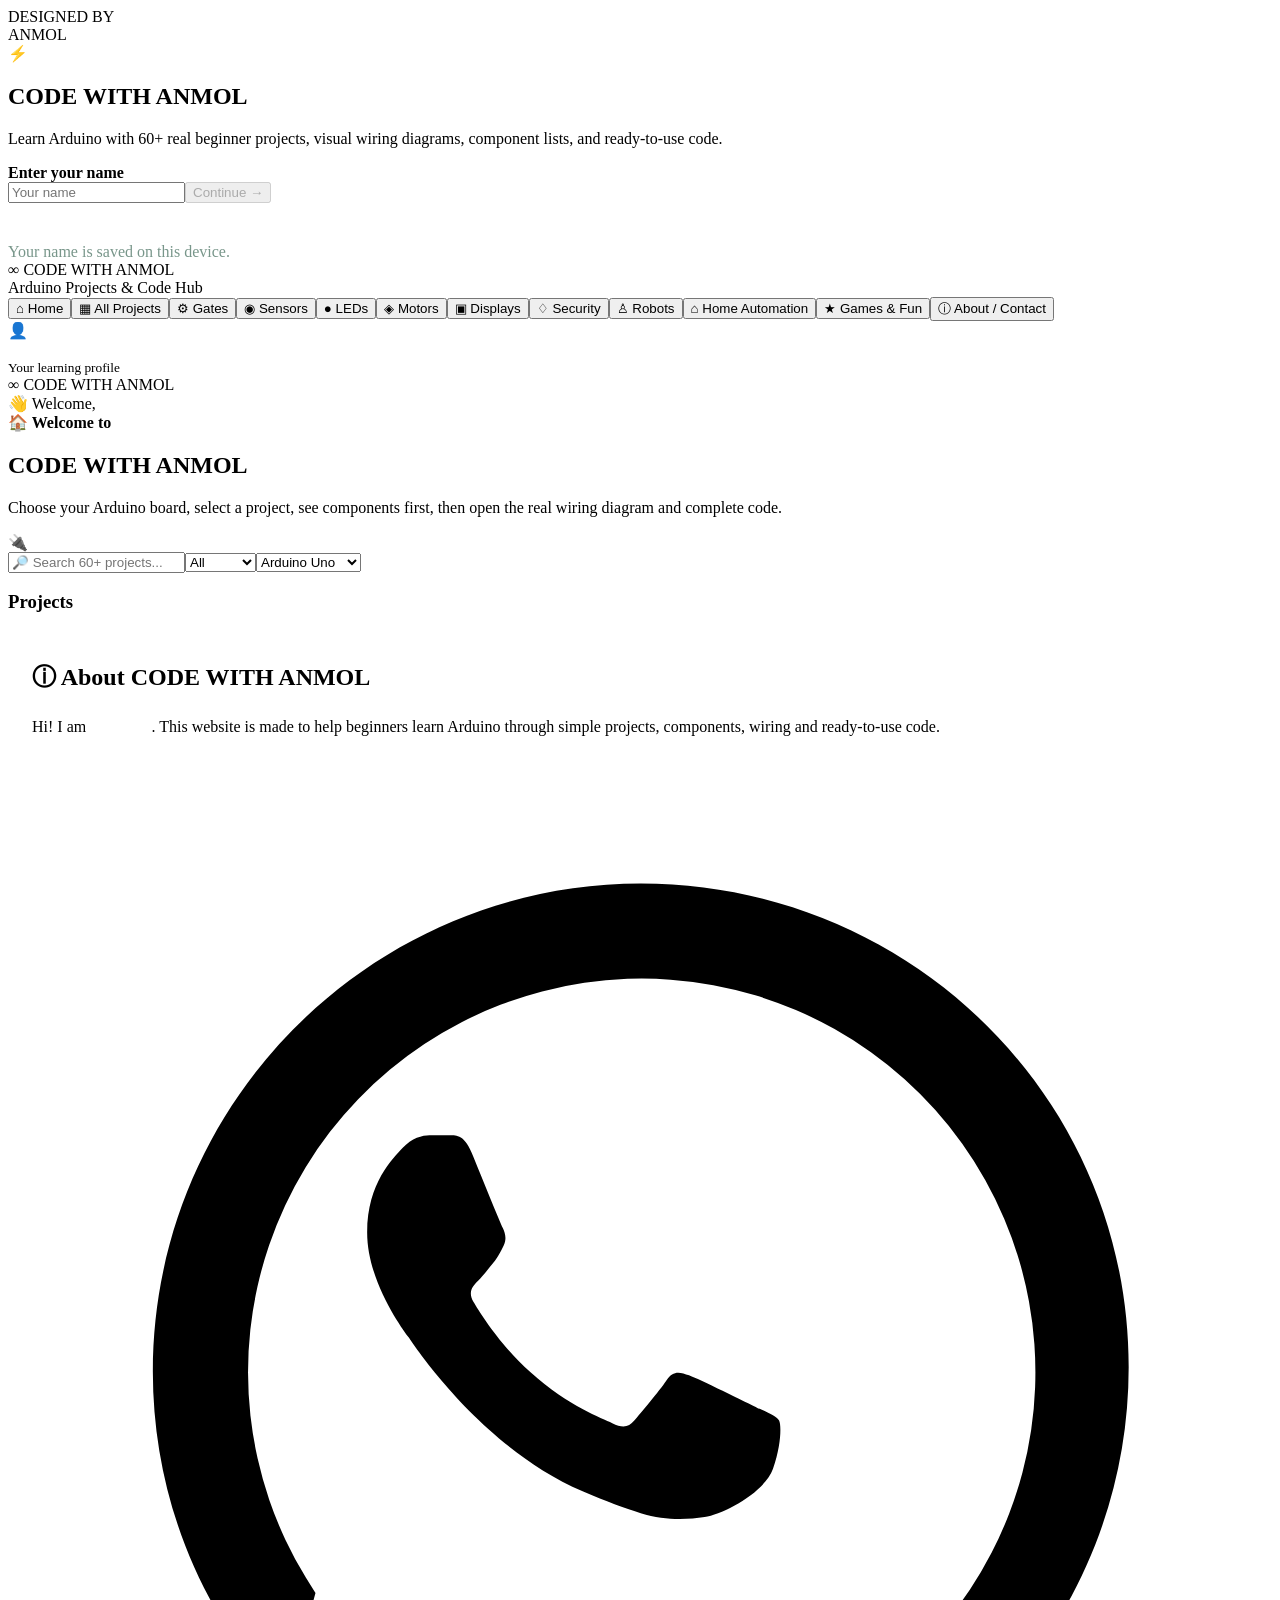
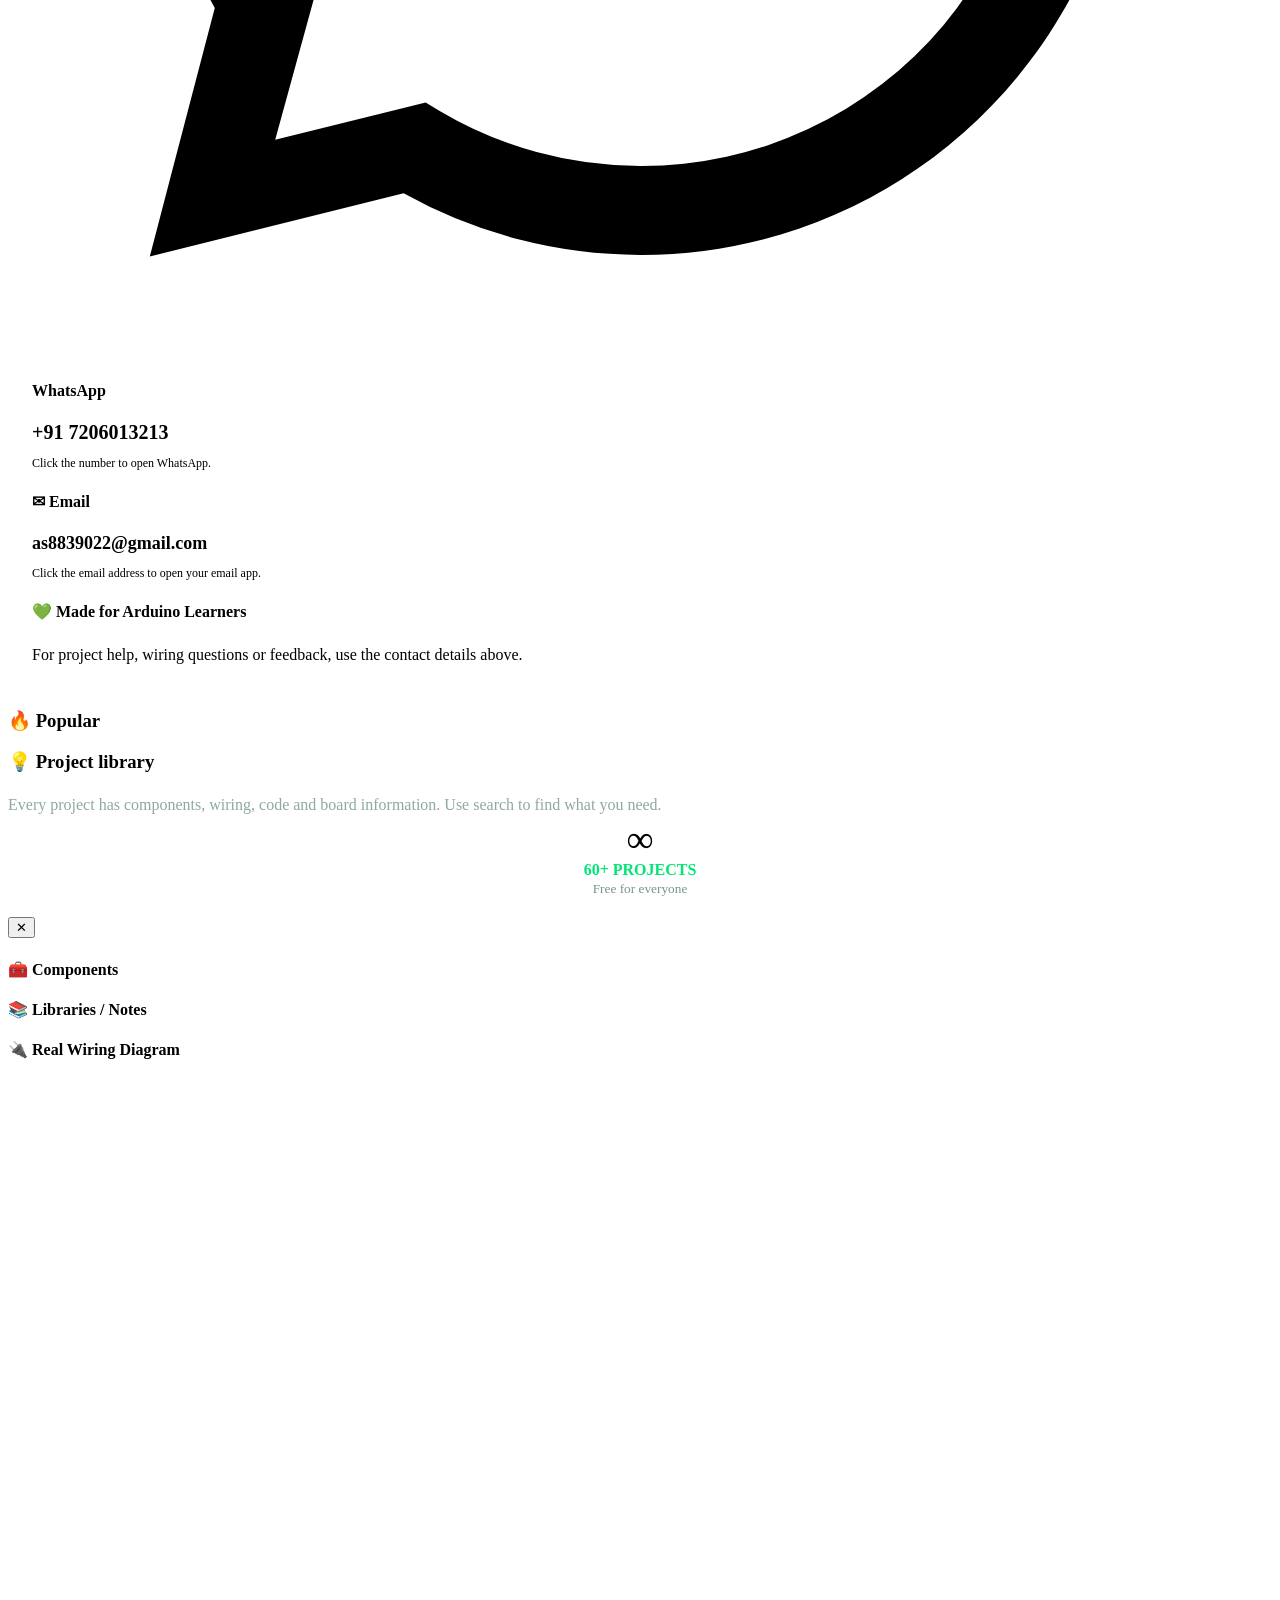
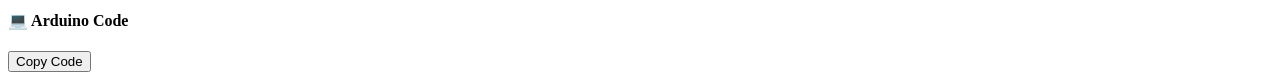
==== commit 9bd72e93: "Enhance index.html with SEO and navigation fixes Added a meta description for SEO and improved navig" ====
--- a/CODE-WITH-ANMOL-NEW/code-with-anmol/index.html
+++ b/CODE-WITH-ANMOL-NEW/code-with-anmol/index.html
@@ -1,4 +1,7 @@
-<!doctype html><html lang="en"><head><meta charset="utf-8"><meta name="viewport" content="width=device-width,initial-scale=1"><title>CODE WITH ANMOL</title><link rel="stylesheet" href="style.css"></head><body>
+<!doctype html><html lang="en"><head><script async src="https://pagead2.googlesyndication.com/pagead/js/adsbygoogle.js?client=ca-pub-9711269214051697"
+     crossorigin="anonymous"></script><meta charset="utf-8"><meta name="viewport" content="width=device-width,initial-scale=1">
+<meta name="description" content="Learn Arduino with beginner projects, wiring diagrams, component lists, and ready-to-use code.">
+<script async src="https://pagead2.googlesyndication.com/pagead/js/adsbygoogle.js?client=ca-pub-9711269214051697" crossorigin="anonymous"></script><title>CODE WITH ANMOL</title><link rel="stylesheet" href="style.css"></head><body>
 <section id="intro" class="intro"><div class="introbox"><div class="eyebrow">DESIGNED BY</div><div class="anmol">ANMOL</div><div class="bolt">⚡</div><h1>CODE WITH ANMOL</h1><p>Learn Arduino with 60+ real beginner projects, visual wiring diagrams, component lists, and ready-to-use code.</p><label style="font-weight:800">Enter your name</label><div class="name"><input id="nameInput" placeholder="Your name"><button id="continue" class="btn" disabled>Continue →</button></div><div style="color:#78968a;margin-top:40px">Your name is saved on this device.</div></div></section>
 <div id="app" class="app hidden"><aside class="side"><div class="brand">∞ CODE WITH ANMOL</div><div class="tag">Arduino Projects & Code Hub</div><nav class="nav"><button class="active" data-cat="All">⌂ Home</button><button data-cat="All">▦ All Projects</button><button data-cat="Gate">⚙ Gates</button><button data-cat="Sensor">◉ Sensors</button><button data-cat="LED">● LEDs</button><button data-cat="Motor">◈ Motors</button><button data-cat="Display">▣ Displays</button><button data-cat="Security">♢ Security</button><button data-cat="Robot">♙ Robots</button><button data-cat="Home">⌂ Home Automation</button><button data-cat="Game">★ Games & Fun</button><button id="aboutNav">ⓘ About / Contact</button></nav><div class="profile">👤<br><b id="sideName"></b><br><small>Your learning profile</small></div></aside>
 <main class="main"><div class="top"><div class="brand">∞ CODE WITH ANMOL</div><div class="welcome">👋 Welcome, <span id="welcome"></span></div></div><section class="hero"><div style="flex:1"><b>🏠 Welcome to</b><h2>CODE WITH ANMOL</h2><p>Choose your Arduino board, select a project, see components first, then open the real wiring diagram and complete code.</p></div><div class="heroart">🔌</div></section><div class="tools"><input id="search" placeholder="🔎 Search 60+ projects..."><select id="cat"><option>All</option><option>Gate</option><option>Sensor</option><option>LED</option><option>Motor</option><option>Display</option><option>Security</option><option>Robot</option><option>Home</option><option>Game</option></select><select id="board"><option>Arduino Uno</option><option>Arduino Nano</option><option>Arduino Mega</option></select></div><div class="heading"><h3>Projects</h3><span id="count" class="count"></span></div><div id="grid" class="grid"></div>
@@ -11,6 +14,43 @@
 </div>
 <div class="detail" style="margin-top:12px"><h4>💚 Made for Arduino Learners</h4><p style="color:var(--muted);line-height:1.6;margin-bottom:0">For project help, wiring questions or feedback, use the contact details above.</p></div>
 </section></main>
-<aside class="right"><div class="sidecard"><h3>🔥 Popular</h3><div id="popular" class="popular"></div></div><div class="sidecard"><h3>💡 Project library</h3><div style="color:#8fa99f;line-height:1.6">Every project has components, wiring, code and board information. Use search to find what you need.</div></div><div class="sidecard" style="text-align:center"><div style="font-size:38px">∞</div><b style="color:#00e676">80+ PROJECTS</b><br><small style="color:#78968a">Free for everyone</small></div></aside></div>
+<aside class="right"><div class="sidecard"><h3>🔥 Popular</h3><div id="popular" class="popular"></div></div><div class="sidecard"><h3>💡 Project library</h3><div style="color:#8fa99f;line-height:1.6">Every project has components, wiring, code and board information. Use search to find what you need.</div></div><div class="sidecard" style="text-align:center"><div style="font-size:38px">∞</div><b style="color:#00e676">60+ PROJECTS</b><br><small style="color:#78968a">Free for everyone</small></div></aside></div>
 <div id="modal" class="modal hidden"><div class="modalbox"><div class="modalhead"><div><span id="mbadge" class="badge"></span><h2 id="mtitle"></h2><p id="mdesc" style="color:#91aaa0"></p><div id="mboard" style="color:#00e676;font-weight:800"></div></div><button class="close" onclick="closeModal()">✕</button></div><div class="detailgrid"><div class="detail"><h4>🧰 Components</h4><div id="mcomp"></div></div><div class="detail"><h4>📚 Libraries / Notes</h4><div id="mlib" style="color:#a7c3b7;line-height:1.6"></div></div></div><div class="detail"><h4>🔌 Real Wiring Diagram</h4><svg id="diagram" class="diagram" viewBox="0 0 900 360" preserveAspectRatio="xMidYMid meet"></svg><div id="mwire" style="margin-top:8px"></div></div><div class="detail"><h4>💻 Arduino Code</h4><div id="mcode" class="code"></div><div class="code-actions"><button class="btn active" onclick="copyCode()">Copy Code</button></div></div></div></div><div id="toast" class="toast hidden"></div>
-<script src="script.js"></script></body></html>
+<script src="script.js"></script>
+<script>
+/* Fix navigation after opening About / Contact: return to the project list
+   whenever a category/Home/All Projects navigation button is selected. */
+document.addEventListener('DOMContentLoaded', function () {
+  const aboutSection = document.getElementById('aboutSection');
+  const nav = document.querySelector('.nav');
+  const projectSections = [
+    document.querySelector('.hero'),
+    document.querySelector('.tools'),
+    document.querySelector('.heading'),
+    document.getElementById('grid')
+  ];
+  function showProjects() {
+    if (aboutSection) aboutSection.classList.add('hidden');
+    projectSections.forEach(function (el) {
+      if (el) el.classList.remove('hidden');
+    });
+  }
+  if (nav) {
+    nav.addEventListener('click', function (event) {
+      const button = event.target.closest('button');
+      if (!button) return;
+      if (button.id === 'aboutNav') {
+        // Keep the About / Contact view open when its own button is clicked.
+        return;
+      }
+      if (button.hasAttribute('data-cat')) showProjects();
+    });
+  }
+  // Also make browser back/forward restore a usable project view if needed.
+  window.addEventListener('pageshow', function () {
+    if (aboutSection && !aboutSection.classList.contains('hidden')) {
+      // Do not override an intentionally open About / Contact page on load.
+    }
+  });
+});
+</script></body></html>
